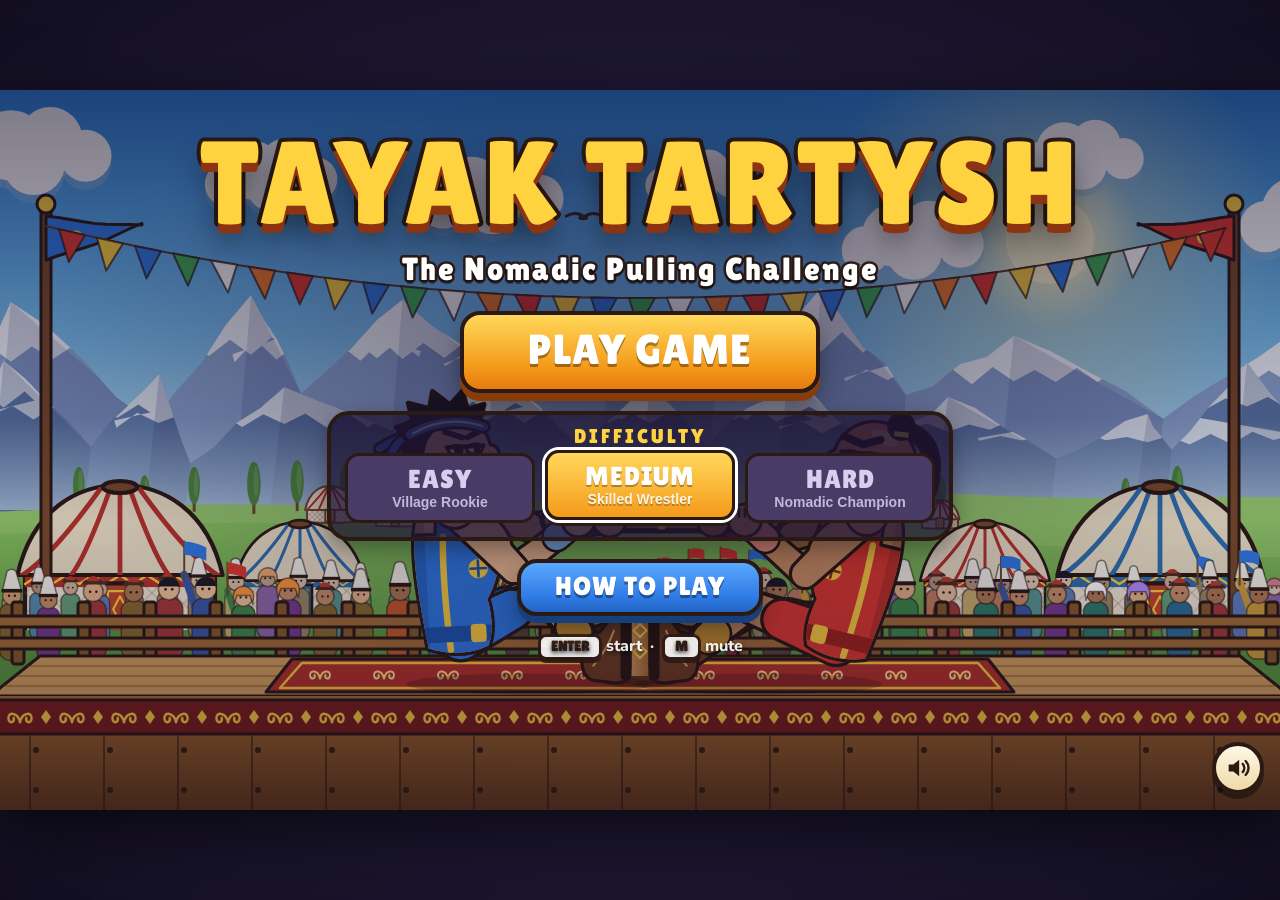
==== index.html @ 28fc5f48 "Rename Game V1/Tayak Tartysh V1.html to index.html" ====
<!DOCTYPE html>
<html lang="en">
<head>
  <meta charset="UTF-8">
  <meta name="viewport" content="width=device-width, initial-scale=1">
  <title>Tayak Tartysh — The Nomadic Pulling Challenge</title>
  <link rel="preconnect" href="https://fonts.googleapis.com">
  <link rel="preconnect" href="https://fonts.gstatic.com" crossorigin>
  <link href="https://fonts.googleapis.com/css2?family=Lilita+One&family=Nunito:wght@700;800;900&display=swap" rel="stylesheet">
  <link rel="stylesheet" href="style.css">
</head>
<body>
  <div id="stage">
    <canvas id="game" width="1280" height="720"></canvas>

    <!-- ===== In-round HUD ===== -->
    <div id="hud">
      <div class="hud-top">
        <div class="nameplate player">
          <div class="np-name">YOU</div>
          <div class="np-sub">BLUE CORNER</div>
          <div class="pips" id="playerPips"><i></i><i></i></div>
        </div>

        <div class="hud-center">
          <div class="round-row">
            <span id="roundLabel">ROUND 1</span>
            <span class="score" id="scoreLabel">0 : 0</span>
          </div>
          <div class="tug" id="tug">
            <div class="tug-zone left">WIN</div>
            <div class="tug-zone right">WIN</div>
            <div class="tug-fill" id="tugFill"></div>
            <div class="tug-center"></div>
            <div class="tug-marker" id="tugMarker"><span></span></div>
          </div>
        </div>

        <div class="nameplate ai">
          <div class="np-name">AI WRESTLER</div>
          <div class="np-sub" id="aiDiff">SKILLED WRESTLER</div>
          <div class="pips" id="aiPips"><i></i><i></i></div>
        </div>
      </div>

      <div id="alert"></div>

      <div class="hud-bottom" id="spaceHint">
        <div class="space-row"><kbd id="spaceKey">SPACE</kbd><span>TO PULL</span></div>
        <div class="power">
          <span class="power-label">PULL POWER</span>
          <div class="power-bar">
            <div class="power-fill" id="powerFill"></div>
            <div class="ai-tick" id="aiTick" title="Opponent force"></div>
          </div>
          <span class="tap-rate"><b id="tapRate">0.0</b> taps/s</span>
        </div>
      </div>
    </div>

    <div id="countdown"></div>

    <!-- ===== Main menu ===== -->
    <section id="menu" class="screen show">
      <div class="panel menu-panel">
        <h1 class="title">TAYAK TARTYSH</h1>
        <p class="subtitle">The Nomadic Pulling Challenge</p>
        <button class="btn btn-play" id="playBtn">PLAY GAME</button>
        <div class="diff">
          <div class="diff-label">DIFFICULTY</div>
          <div class="diff-row">
            <button class="diff-btn" data-diff="easy"><b>EASY</b><small>Village Rookie</small></button>
            <button class="diff-btn selected" data-diff="medium"><b>MEDIUM</b><small>Skilled Wrestler</small></button>
            <button class="diff-btn" data-diff="hard"><b>HARD</b><small>Nomadic Champion</small></button>
          </div>
        </div>
        <button class="btn btn-secondary" id="howBtn">HOW TO PLAY</button>
        <p class="menu-foot"><kbd>ENTER</kbd> start &nbsp;·&nbsp; <kbd>M</kbd> mute</p>
      </div>
    </section>

    <!-- ===== How to play ===== -->
    <section id="howto" class="screen">
      <div class="panel card howto-panel">
        <h2 class="card-title">HOW TO PLAY</h2>
        <p class="howto-lead">Press <kbd>SPACE</kbd> repeatedly to pull the wooden stick toward you. Your opponent will fight back. Pull harder and faster to win!</p>
        <div class="tips">
          <div class="tip tip-blue">
            <div class="tip-head">TAP, DON'T HOLD</div>
            <p>Every fresh press adds pulling power. Holding the key does nothing, and your power fades when you slow down.</p>
          </div>
          <div class="tip tip-red">
            <div class="tip-head">SURVIVE ATTACKS</div>
            <p>A red <b>!</b> warns of a big counter-pull. Tap even faster to hold your ground.</p>
          </div>
          <div class="tip tip-green">
            <div class="tip-head">PUNISH FATIGUE</div>
            <p>After attacking, your rival gets tired. That's your moment: go all out!</p>
          </div>
        </div>
        <p class="howto-foot">Drag the stick all the way to your side to win a round. <b>Best of three</b>: win 2 rounds to become champion.</p>
        <button class="btn btn-secondary" id="backBtn">BACK</button>
      </div>
    </section>

    <!-- ===== Round result ===== -->
    <section id="roundEnd" class="screen result">
      <div class="panel result-panel">
        <div class="result-title" id="roundTitle">ROUND WON!</div>
        <div class="result-sub" id="roundSub">YOU 1 : 0 AI</div>
      </div>
      <div class="result-actions">
        <button class="btn btn-play" id="nextBtn">NEXT ROUND</button>
        <div class="result-hint" id="roundHint">press <kbd>ENTER</kbd></div>
      </div>
    </section>

    <!-- ===== Match result ===== -->
    <section id="matchEnd" class="screen result">
      <div class="panel result-panel">
        <svg id="trophy" class="trophy" viewBox="0 0 64 64" aria-hidden="true">
          <path d="M18 8h28v10c0 10-6 18-14 18S18 28 18 18z" fill="#ffd23f" stroke="#2b1a14" stroke-width="3" stroke-linejoin="round"/>
          <path d="M18 12H9c0 9 4 14 11 15M46 12h9c0 9-4 14-11 15" fill="none" stroke="#2b1a14" stroke-width="3" stroke-linecap="round"/>
          <path d="M28 36h8v8h-8z" fill="#f5a524" stroke="#2b1a14" stroke-width="3"/>
          <path d="M20 44h24v8H20z" fill="#b8322a" stroke="#2b1a14" stroke-width="3" stroke-linejoin="round"/>
          <path d="M26 15l3 6 6 1-4 4 1 6-6-3" fill="#fff6c8"/>
        </svg>
        <div class="result-title big" id="matchTitle">YOU ARE THE CHAMPION!</div>
        <div class="result-sub" id="matchSub">FINAL SCORE 2 : 1</div>
      </div>
      <div class="result-actions">
        <div class="btn-row">
          <button class="btn btn-play" id="rematchBtn">REMATCH</button>
          <button class="btn btn-secondary" id="menuBtn">MAIN MENU</button>
        </div>
        <div class="result-hint"><kbd>ENTER</kbd> rematch &nbsp;·&nbsp; <kbd>ESC</kbd> menu</div>
      </div>
    </section>

    <button id="muteBtn" class="mute" aria-label="Toggle sound" title="Toggle sound (M)">
      <svg viewBox="0 0 24 24" class="ico-on"><path d="M4 9h4l5-4v14l-5-4H4z" fill="currentColor"/><path d="M16 8.5a5 5 0 0 1 0 7M18.5 6a8.5 8.5 0 0 1 0 12" fill="none" stroke="currentColor" stroke-width="2" stroke-linecap="round"/></svg>
      <svg viewBox="0 0 24 24" class="ico-off"><path d="M4 9h4l5-4v14l-5-4H4z" fill="currentColor"/><path d="M16 9l6 6M22 9l-6 6" fill="none" stroke="currentColor" stroke-width="2" stroke-linecap="round"/></svg>
    </button>
  </div>

  <script src="game.js"></script>
</body>
</html>
---- style.css ----
/* ==========================================================================
   TAYAK TARTYSH — interface styles
   The stage is a fixed 1280x720 box scaled to fit the window by game.js,
   so every size below is in "stage pixels".
   ========================================================================== */

:root {
  --ink: #2b1a14;
  --blue: #2f7ae5;
  --blue-dark: #1b4fa8;
  --red: #e0392f;
  --red-dark: #9e211b;
  --gold: #ffd23f;
  --orange: #f59a1b;
  --cream: #fff6e0;
  --display: 'Lilita One', 'Arial Black', 'Arial Rounded MT Bold', Impact, sans-serif;
  --body: 'Nunito', 'Arial Rounded MT Bold', 'Helvetica Neue', Arial, sans-serif;
}

* { box-sizing: border-box; margin: 0; padding: 0; }

html, body {
  width: 100%;
  height: 100%;
  overflow: hidden;
  background: #17122a radial-gradient(ellipse at center, #2a2148 0%, #120e20 100%);
  font-family: var(--body);
  color: #fff;
  user-select: none;
  -webkit-user-select: none;
}

#stage {
  position: absolute;
  left: 50%;
  top: 50%;
  width: 1280px;
  height: 720px;
  transform: translate(-50%, -50%);
  transform-origin: center center;
  overflow: hidden;
  box-shadow: 0 20px 60px rgba(0, 0, 0, 0.6);
}

#game {
  position: absolute;
  inset: 0;
  width: 1280px;
  height: 720px;
  display: block;
}

kbd {
  display: inline-block;
  font-family: var(--display);
  font-size: 0.85em;
  padding: 1px 10px 3px;
  border-radius: 8px;
  background: #fff;
  color: var(--ink);
  border: 3px solid var(--ink);
  box-shadow: 0 3px 0 var(--ink);
  line-height: 1.2;
}

/* ---------- Generic screens ---------- */

.screen {
  position: absolute;
  inset: 0;
  display: flex;
  align-items: center;
  justify-content: center;
  opacity: 0;
  visibility: hidden;
  pointer-events: none;
  transition: opacity 0.35s ease, visibility 0s linear 0.35s;
}

.screen.show {
  opacity: 1;
  visibility: visible;
  pointer-events: auto;
  transition: opacity 0.35s ease, visibility 0s;
}

.screen .panel {
  transform: translateY(24px) scale(0.92);
  transition: transform 0.5s cubic-bezier(0.2, 1.5, 0.4, 1);
}

.screen.show .panel { transform: none; }

/* ---------- Buttons ---------- */

.btn {
  font-family: var(--display);
  font-size: 34px;
  letter-spacing: 1px;
  color: #fff;
  padding: 10px 44px 14px;
  border-radius: 20px;
  border: 4px solid var(--ink);
  cursor: pointer;
  text-shadow: 0 3px 0 rgba(0, 0, 0, 0.35);
  transition: transform 0.12s ease, box-shadow 0.12s ease, filter 0.12s;
  outline: none;
}

.btn:hover { transform: translateY(-3px) scale(1.04); filter: brightness(1.08); }
.btn:active { transform: translateY(5px); }
.btn:focus-visible { box-shadow: 0 0 0 5px rgba(255, 255, 255, 0.7); }

.btn-play {
  background: linear-gradient(#ffd85a, #f59a1b 70%, #e47c0e);
  box-shadow: 0 8px 0 #8a3d0a, 0 14px 24px rgba(0, 0, 0, 0.35);
}
.btn-play:active { box-shadow: 0 3px 0 #8a3d0a, 0 6px 12px rgba(0, 0, 0, 0.35); }

.btn-secondary {
  font-size: 26px;
  padding: 8px 34px 11px;
  background: linear-gradient(#5aa8ff, #2f7ae5 70%, #2264c4);
  box-shadow: 0 7px 0 #163f80, 0 12px 20px rgba(0, 0, 0, 0.3);
}
.btn-secondary:active { box-shadow: 0 2px 0 #163f80; }

/* ---------- Main menu ---------- */

#menu {
  background:
    radial-gradient(ellipse 70% 60% at 50% 40%, rgba(20, 10, 40, 0.35), rgba(20, 10, 40, 0.0) 70%),
    linear-gradient(rgba(16, 10, 34, 0.55), rgba(16, 10, 34, 0.15) 60%, rgba(16, 10, 34, 0.45));
  align-items: flex-start;
}

.menu-panel {
  margin-top: 34px;
  display: flex;
  flex-direction: column;
  align-items: center;
  gap: 18px;
}

.title {
  font-family: var(--display);
  font-weight: 400;
  font-size: 118px;
  line-height: 1;
  letter-spacing: 3px;
  color: var(--gold);
  -webkit-text-stroke: 8px var(--ink);
  paint-order: stroke fill;
  text-shadow: 0 9px 0 #8c3412, 0 18px 30px rgba(0, 0, 0, 0.45);
  animation: titleBob 3.2s ease-in-out infinite;
}

@keyframes titleBob {
  0%, 100% { transform: rotate(-1.5deg) translateY(0); }
  50% { transform: rotate(1.5deg) translateY(-6px); }
}

.subtitle {
  margin-top: -10px;
  font-family: var(--display);
  font-size: 32px;
  letter-spacing: 2px;
  color: #fff;
  -webkit-text-stroke: 5px var(--ink);
  paint-order: stroke fill;
  text-shadow: 0 4px 0 rgba(0, 0, 0, 0.35);
}

.btn-play#playBtn { font-size: 42px; padding: 10px 64px 16px; margin-top: 6px; }

.diff {
  display: flex;
  flex-direction: column;
  align-items: center;
  gap: 6px;
  padding: 10px 14px 14px;
  border-radius: 22px;
  background: rgba(30, 18, 50, 0.72);
  border: 4px solid var(--ink);
  box-shadow: 0 8px 22px rgba(0, 0, 0, 0.35);
}

.diff-label {
  font-family: var(--display);
  font-size: 20px;
  letter-spacing: 3px;
  color: var(--gold);
}

.diff-row { display: flex; gap: 10px; }

.diff-btn {
  width: 190px;
  padding: 8px 6px 10px;
  border-radius: 14px;
  border: 3px solid var(--ink);
  background: #4a3b66;
  color: #d8cfee;
  cursor: pointer;
  display: flex;
  flex-direction: column;
  align-items: center;
  transition: transform 0.12s, background 0.15s, color 0.15s;
  outline: none;
}
.diff-btn b { font-family: var(--display); font-weight: 400; font-size: 26px; letter-spacing: 1px; }
.diff-btn small { font-weight: 800; font-size: 14px; opacity: 0.85; }
.diff-btn:hover { transform: translateY(-2px); background: #5b4a7c; }
.diff-btn.selected[data-diff="easy"] { background: linear-gradient(#7be07b, #2fa84f); color: #fff; }
.diff-btn.selected[data-diff="medium"] { background: linear-gradient(#ffd85a, #f59a1b); color: #fff; }
.diff-btn.selected[data-diff="hard"] { background: linear-gradient(#ff7a6a, #d0281f); color: #fff; }
.diff-btn.selected { box-shadow: 0 0 0 3px #fff, 0 6px 0 var(--ink); transform: translateY(-3px); text-shadow: 0 2px 0 rgba(0,0,0,0.3); }

.menu-foot {
  font-weight: 800;
  font-size: 16px;
  color: #fff;
  text-shadow: 0 2px 4px rgba(0, 0, 0, 0.8);
  opacity: 0.9;
}

/* ---------- How to play ---------- */

#howto { background: rgba(16, 10, 34, 0.6); }

.card {
  width: 860px;
  padding: 26px 40px 30px;
  border-radius: 28px;
  background: linear-gradient(#fff8e6, #f3e2bd);
  border: 5px solid var(--ink);
  box-shadow: 0 12px 0 #8c5a2a, 0 24px 50px rgba(0, 0, 0, 0.5);
  color: var(--ink);
  display: flex;
  flex-direction: column;
  align-items: center;
  gap: 16px;
  text-align: center;
}

.card-title {
  font-family: var(--display);
  font-weight: 400;
  font-size: 56px;
  color: var(--gold);
  -webkit-text-stroke: 6px var(--ink);
  paint-order: stroke fill;
  text-shadow: 0 5px 0 #8c3412;
}

.howto-lead { font-size: 25px; font-weight: 900; line-height: 1.35; }

.tips { display: flex; gap: 14px; }
.tip {
  flex: 1;
  padding: 12px 14px 14px;
  border-radius: 18px;
  border: 4px solid var(--ink);
  color: #fff;
  text-align: left;
  font-weight: 800;
  font-size: 16px;
  line-height: 1.35;
}
.tip-head { font-family: var(--display); font-size: 22px; letter-spacing: 1px; margin-bottom: 4px; }
.tip-blue { background: linear-gradient(#4f96f5, #2264c4); }
.tip-red { background: linear-gradient(#f2675c, #b8261f); }
.tip-green { background: linear-gradient(#4cc46a, #23853f); }

.howto-foot { font-size: 18px; font-weight: 800; }

/* ---------- HUD ---------- */

#hud {
  position: absolute;
  inset: 0;
  pointer-events: none;
  opacity: 0;
  transition: opacity 0.3s;
}
#hud.show { opacity: 1; }

.hud-top {
  position: absolute;
  top: 14px;
  left: 22px;
  right: 22px;
  display: flex;
  align-items: flex-start;
  gap: 18px;
}

.nameplate {
  width: 230px;
  padding: 6px 14px 9px;
  border-radius: 16px;
  border: 4px solid var(--ink);
  box-shadow: 0 6px 0 rgba(0, 0, 0, 0.35);
  display: flex;
  flex-direction: column;
  gap: 2px;
}
.nameplate.player { background: linear-gradient(#5aa2ff, #2264c4); align-items: flex-start; }
.nameplate.ai { background: linear-gradient(#ff6f62, #c0261e); align-items: flex-end; text-align: right; }
.np-name {
  font-family: var(--display);
  font-size: 30px;
  line-height: 1;
  letter-spacing: 1px;
  -webkit-text-stroke: 4px var(--ink);
  paint-order: stroke fill;
}
.np-sub { font-weight: 900; font-size: 12px; letter-spacing: 1.5px; opacity: 0.9; }

.pips { display: flex; gap: 7px; margin-top: 3px; }
.pips i {
  width: 24px;
  height: 24px;
  border-radius: 50%;
  border: 3px solid var(--ink);
  background: rgba(0, 0, 0, 0.25);
  transition: background 0.3s, transform 0.3s;
}
.pips i.on {
  background: radial-gradient(circle at 35% 35%, #fff6c8, var(--gold) 45%, #e3920f);
  transform: scale(1.15);
  box-shadow: 0 0 12px rgba(255, 210, 63, 0.9);
}

.hud-center { flex: 1; display: flex; flex-direction: column; align-items: center; gap: 6px; }

.round-row { display: flex; align-items: center; gap: 16px; }
#roundLabel, .score {
  font-family: var(--display);
  font-size: 28px;
  letter-spacing: 2px;
  -webkit-text-stroke: 5px var(--ink);
  paint-order: stroke fill;
  text-shadow: 0 3px 0 rgba(0, 0, 0, 0.35);
}
.score {
  color: var(--gold);
  padding: 0 14px 2px;
  border-radius: 12px;
  background: rgba(30, 18, 50, 0.6);
  border: 3px solid var(--ink);
  -webkit-text-stroke: 4px var(--ink);
}

.tug {
  position: relative;
  width: 100%;
  height: 46px;
  border-radius: 24px;
  border: 5px solid var(--ink);
  background: linear-gradient(90deg, #a9cbff 0%, #dbe9ff 49.6%, #ffe0db 50.4%, #ffb2a8 100%);
  box-shadow: 0 6px 0 rgba(0, 0, 0, 0.35), inset 0 4px 0 rgba(255, 255, 255, 0.5);
  overflow: hidden;
  transition: box-shadow 0.2s;
}
.tug.lead-player { box-shadow: 0 6px 0 rgba(0, 0, 0, 0.35), 0 0 18px rgba(47, 122, 229, 0.9); }
.tug.lead-ai { box-shadow: 0 6px 0 rgba(0, 0, 0, 0.35), 0 0 18px rgba(224, 57, 47, 0.9); }

.tug-zone {
  position: absolute;
  top: 0;
  bottom: 0;
  width: 70px;
  display: flex;
  align-items: center;
  justify-content: center;
  font-family: var(--display);
  font-size: 18px;
  letter-spacing: 1px;
  color: #fff;
  -webkit-text-stroke: 3px var(--ink);
  paint-order: stroke fill;
}
.tug-zone.left { left: 0; background: repeating-linear-gradient(135deg, #2264c4 0 10px, #2f7ae5 10px 20px); }
.tug-zone.right { right: 0; background: repeating-linear-gradient(45deg, #b8261f 0 10px, #e0392f 10px 20px); }

.tug-fill {
  position: absolute;
  top: 0;
  bottom: 0;
  left: 50%;
  width: 0;
  background: repeating-linear-gradient(90deg, rgba(255, 255, 255, 0.25) 0 8px, rgba(255, 255, 255, 0) 8px 16px);
}
.tug.lead-player .tug-fill { background-color: var(--blue); }
.tug.lead-ai .tug-fill { background-color: var(--red); }

.tug-center {
  position: absolute;
  left: 50%;
  top: 0;
  bottom: 0;
  width: 4px;
  margin-left: -2px;
  background: var(--ink);
  opacity: 0.6;
}

.tug-marker {
  position: absolute;
  top: -2px;
  bottom: -2px;
  left: 50%;
  width: 22px;
  margin-left: -11px;
}
.tug-marker span {
  position: absolute;
  inset: 0;
  border-radius: 8px;
  border: 4px solid var(--ink);
  background: linear-gradient(90deg, #f0bd72, #b87436);
}
.tug.lead-player .tug-marker span { box-shadow: 0 0 0 3px #fff, 0 0 14px 4px var(--blue); }
.tug.lead-ai .tug-marker span { box-shadow: 0 0 0 3px #fff, 0 0 14px 4px var(--red); }

#alert {
  position: absolute;
  top: 128px;
  left: 50%;
  transform: translateX(-50%) scale(0.6);
  padding: 6px 26px 9px;
  border-radius: 16px;
  border: 4px solid var(--ink);
  font-family: var(--display);
  font-size: 30px;
  letter-spacing: 2px;
  white-space: nowrap;
  opacity: 0;
  transition: opacity 0.15s, transform 0.25s cubic-bezier(0.2, 1.6, 0.4, 1);
  -webkit-text-stroke: 4px var(--ink);
  paint-order: stroke fill;
}
#alert.show { opacity: 1; transform: translateX(-50%) scale(1); }
#alert.danger { background: linear-gradient(#ff6f62, #c0261e); animation: alertPulse 0.35s ease-in-out infinite alternate; }
#alert.desperate { background: linear-gradient(#ffb02e, #e0392f); font-size: 36px; animation: alertShake 0.12s linear infinite; }
#alert.chance { background: linear-gradient(#4cc46a, #23853f); }

@keyframes alertPulse {
  from { filter: brightness(1); }
  to { filter: brightness(1.35); }
}
@keyframes alertShake {
  0% { margin-left: -3px; }
  50% { margin-left: 3px; }
  100% { margin-left: -3px; }
}

.hud-bottom {
  position: absolute;
  bottom: 14px;
  left: 0;
  right: 0;
  display: flex;
  flex-direction: column;
  align-items: center;
  gap: 8px;
  transition: opacity 0.3s;
}
.hud-bottom.off { opacity: 0; }

.space-row {
  display: flex;
  align-items: center;
  gap: 14px;
  font-family: var(--display);
  font-size: 30px;
  letter-spacing: 2px;
  -webkit-text-stroke: 5px var(--ink);
  paint-order: stroke fill;
  text-shadow: 0 3px 0 rgba(0, 0, 0, 0.35);
}
#spaceKey {
  font-size: 24px;
  width: 200px;
  text-align: center;
  padding: 3px 0 6px;
  -webkit-text-stroke: 0;
  box-shadow: 0 6px 0 var(--ink);
  animation: keyIdle 1.1s ease-in-out infinite;
}
#spaceKey.hit { animation: keyHit 0.16s ease-out; }
@keyframes keyIdle {
  0%, 100% { transform: translateY(0); }
  50% { transform: translateY(2px); }
}
@keyframes keyHit {
  0% { transform: translateY(5px); box-shadow: 0 1px 0 var(--ink); background: #bfe0ff; }
  100% { transform: translateY(0); box-shadow: 0 6px 0 var(--ink); background: #fff; }
}

.power { display: flex; align-items: center; gap: 12px; font-weight: 900; font-size: 14px; letter-spacing: 1px; text-shadow: 0 2px 3px rgba(0,0,0,0.8); }
.power-bar {
  position: relative;
  width: 380px;
  height: 20px;
  border-radius: 10px;
  border: 3px solid var(--ink);
  background: rgba(20, 12, 36, 0.7);
  overflow: hidden;
}
.power-fill {
  position: absolute;
  left: 0;
  top: 0;
  bottom: 0;
  width: 0;
  background: linear-gradient(90deg, #2f7ae5, #5ab8ff 70%, #c9ecff);
}
.ai-tick {
  position: absolute;
  top: -2px;
  bottom: -2px;
  width: 5px;
  margin-left: -2px;
  left: 0;
  background: var(--red);
  box-shadow: 0 0 0 1.5px #fff;
}
.tap-rate { width: 96px; }
.tap-rate b { font-family: var(--display); font-weight: 400; font-size: 20px; color: var(--gold); }

/* ---------- Countdown ---------- */

#countdown {
  position: absolute;
  left: 50%;
  top: 46%;
  transform: translate(-50%, -50%);
  font-family: var(--display);
  font-size: 220px;
  line-height: 1;
  color: #fff;
  -webkit-text-stroke: 12px var(--ink);
  paint-order: stroke fill;
  text-shadow: 0 12px 0 rgba(0, 0, 0, 0.35);
  pointer-events: none;
  opacity: 0;
  white-space: nowrap;
}
#countdown::before {
  content: '';
  position: absolute;
  left: 50%;
  top: 50%;
  width: 520px;
  height: 520px;
  margin: -260px 0 0 -260px;
  border-radius: 50%;
  background: repeating-conic-gradient(rgba(255, 220, 90, 0.55) 0 10deg, rgba(255, 220, 90, 0) 10deg 22deg);
  -webkit-mask: radial-gradient(circle, #000 20%, transparent 68%);
  mask: radial-gradient(circle, #000 20%, transparent 68%);
  z-index: -1;
  animation: spin 3s linear infinite;
}
#countdown.show { animation: cdPop 0.8s cubic-bezier(0.2, 1.4, 0.4, 1) forwards; }
#countdown.num { color: var(--gold); }
#countdown.round { font-size: 110px; color: #fff; -webkit-text-stroke: 9px var(--ink); }
#countdown.go { color: #ff5a3c; font-size: 200px; animation: goPop 1s cubic-bezier(0.2, 1.4, 0.4, 1) forwards; }
#countdown.round::before { display: none; }

@keyframes spin { to { transform: rotate(360deg); } }
@keyframes cdPop {
  0% { opacity: 0; transform: translate(-50%, -50%) scale(2.6) rotate(-10deg); }
  25% { opacity: 1; transform: translate(-50%, -50%) scale(0.92) rotate(2deg); }
  40% { transform: translate(-50%, -50%) scale(1.05) rotate(0deg); }
  80% { opacity: 1; transform: translate(-50%, -50%) scale(1); }
  100% { opacity: 0; transform: translate(-50%, -50%) scale(0.7); }
}
@keyframes goPop {
  0% { opacity: 0; transform: translate(-50%, -50%) scale(0.3); }
  20% { opacity: 1; transform: translate(-50%, -50%) scale(1.25) rotate(-4deg); }
  35% { transform: translate(-50%, -50%) scale(1) rotate(2deg); }
  70% { opacity: 1; transform: translate(-50%, -50%) scale(1.05); }
  100% { opacity: 0; transform: translate(-50%, -50%) scale(1.8); }
}

/* ---------- Round / match results ---------- */

.result {
  align-items: flex-start;
  background:
    linear-gradient(rgba(16, 10, 34, 0.55), rgba(16, 10, 34, 0) 40%),
    linear-gradient(rgba(16, 10, 34, 0) 75%, rgba(16, 10, 34, 0.5));
}
.result-panel {
  margin-top: 40px;
  display: flex;
  flex-direction: column;
  align-items: center;
  gap: 12px;
}
.result-title {
  font-family: var(--display);
  font-size: 96px;
  line-height: 1;
  letter-spacing: 2px;
  color: var(--gold);
  -webkit-text-stroke: 9px var(--ink);
  paint-order: stroke fill;
  text-shadow: 0 9px 0 #8c3412, 0 16px 30px rgba(0, 0, 0, 0.45);
  white-space: nowrap;
}
.result-title.big { font-size: 78px; }
.result-title.lost { color: #ff6a5c; text-shadow: 0 9px 0 #6a1410, 0 16px 30px rgba(0, 0, 0, 0.45); }
.result-title.won { color: #7cc2ff; text-shadow: 0 9px 0 #123d7a, 0 16px 30px rgba(0, 0, 0, 0.45); }
.result-title.champ { color: var(--gold); animation: champGlow 1.2s ease-in-out infinite alternate; }
@keyframes champGlow {
  from { transform: scale(1) rotate(-1deg); }
  to { transform: scale(1.05) rotate(1deg); }
}
.result-sub {
  font-family: var(--display);
  font-size: 30px;
  letter-spacing: 2px;
  -webkit-text-stroke: 5px var(--ink);
  paint-order: stroke fill;
  text-shadow: 0 3px 0 rgba(0, 0, 0, 0.35);
}
.result-actions {
  position: absolute;
  left: 0;
  right: 0;
  bottom: 22px;
  display: flex;
  flex-direction: column;
  align-items: center;
  gap: 10px;
  transform: translateY(30px);
  transition: transform 0.5s cubic-bezier(0.2, 1.5, 0.4, 1);
}
.screen.show .result-actions { transform: none; }
.result-hint { font-weight: 800; font-size: 15px; text-shadow: 0 2px 4px rgba(0, 0, 0, 0.8); }
.btn-row { display: flex; gap: 20px; align-items: center; }

.trophy {
  width: 84px;
  height: 84px;
  margin-bottom: -6px;
  filter: drop-shadow(0 6px 0 rgba(0, 0, 0, 0.35));
  animation: trophyBounce 0.9s ease-in-out infinite alternate;
}
@keyframes trophyBounce {
  from { transform: translateY(0) rotate(-6deg); }
  to { transform: translateY(-10px) rotate(6deg); }
}

/* ---------- Mute ---------- */

.mute {
  position: absolute;
  right: 16px;
  bottom: 16px;
  width: 52px;
  height: 52px;
  border-radius: 50%;
  border: 4px solid var(--ink);
  background: linear-gradient(#fff8e6, #f0d9a8);
  color: var(--ink);
  cursor: pointer;
  box-shadow: 0 5px 0 rgba(0, 0, 0, 0.4);
  display: flex;
  align-items: center;
  justify-content: center;
  outline: none;
  transition: transform 0.12s;
  z-index: 5;
}
.mute:hover { transform: scale(1.08); }
.mute svg { width: 28px; height: 28px; }
.mute .ico-off { display: none; }
.mute.muted .ico-on { display: none; }
.mute.muted .ico-off { display: block; }
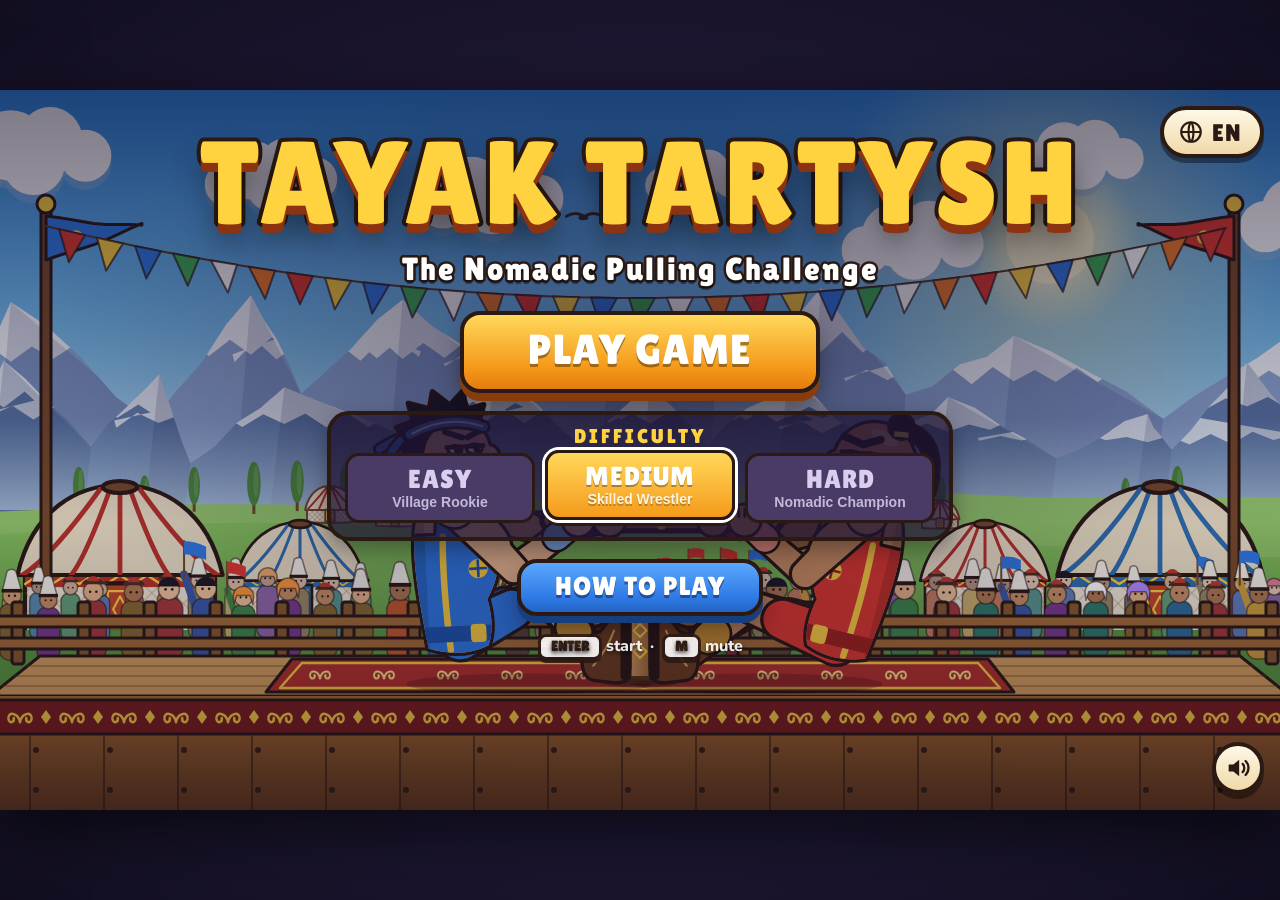
==== commit 0bb16ca2: "Main link now opens V2: page Co-Authored-By: Claude Opus 5.5 <noreply@anthropic.com>" ====
--- a/index.html
+++ b/index.html
@@ -6,7 +6,7 @@
   <title>Tayak Tartysh — The Nomadic Pulling Challenge</title>
   <link rel="preconnect" href="https://fonts.googleapis.com">
   <link rel="preconnect" href="https://fonts.gstatic.com" crossorigin>
-  <link href="https://fonts.googleapis.com/css2?family=Lilita+One&family=Nunito:wght@700;800;900&display=swap" rel="stylesheet">
+  <link href="https://fonts.googleapis.com/css2?family=Lilita+One&family=Nunito:wght@700;800;900&family=Rubik:wght@800&family=Noto+Sans+SC:wght@900&display=swap" rel="stylesheet">
   <link rel="stylesheet" href="style.css">
 </head>
 <body>
@@ -17,8 +17,8 @@
     <div id="hud">
       <div class="hud-top">
         <div class="nameplate player">
-          <div class="np-name">YOU</div>
-          <div class="np-sub">BLUE CORNER</div>
+          <div class="np-name" data-i18n="you">YOU</div>
+          <div class="np-sub" data-i18n="blueCorner">BLUE CORNER</div>
           <div class="pips" id="playerPips"><i></i><i></i></div>
         </div>
 
@@ -28,8 +28,8 @@
             <span class="score" id="scoreLabel">0 : 0</span>
           </div>
           <div class="tug" id="tug">
-            <div class="tug-zone left">WIN</div>
-            <div class="tug-zone right">WIN</div>
+            <div class="tug-zone left" data-i18n="win">WIN</div>
+            <div class="tug-zone right" data-i18n="win">WIN</div>
             <div class="tug-fill" id="tugFill"></div>
             <div class="tug-center"></div>
             <div class="tug-marker" id="tugMarker"><span></span></div>
@@ -37,7 +37,7 @@
         </div>
 
         <div class="nameplate ai">
-          <div class="np-name">AI WRESTLER</div>
+          <div class="np-name" data-i18n="opponent">OPPONENT</div>
           <div class="np-sub" id="aiDiff">SKILLED WRESTLER</div>
           <div class="pips" id="aiPips"><i></i><i></i></div>
         </div>
@@ -46,14 +46,14 @@
       <div id="alert"></div>
 
       <div class="hud-bottom" id="spaceHint">
-        <div class="space-row"><kbd id="spaceKey">SPACE</kbd><span>TO PULL</span></div>
+        <div class="space-row"><kbd id="spaceKey" data-i18n="spaceKey">SPACE</kbd><span data-i18n="toPull">TO PULL</span></div>
         <div class="power">
-          <span class="power-label">PULL POWER</span>
+          <span class="power-label" data-i18n="pullPower">PULL POWER</span>
           <div class="power-bar">
             <div class="power-fill" id="powerFill"></div>
-            <div class="ai-tick" id="aiTick" title="Opponent force"></div>
+            <div class="ai-tick" id="aiTick" data-i18n-title="opponentForce" title="Opponent force"></div>
           </div>
-          <span class="tap-rate"><b id="tapRate">0.0</b> taps/s</span>
+          <span class="tap-rate"><b id="tapRate">0.0</b> <span data-i18n="tapsPerSec">taps/s</span></span>
         </div>
       </div>
     </div>
@@ -63,43 +63,43 @@
     <!-- ===== Main menu ===== -->
     <section id="menu" class="screen show">
       <div class="panel menu-panel">
-        <h1 class="title">TAYAK TARTYSH</h1>
-        <p class="subtitle">The Nomadic Pulling Challenge</p>
-        <button class="btn btn-play" id="playBtn">PLAY GAME</button>
+        <h1 class="title" data-i18n="title">TAYAK TARTYSH</h1>
+        <p class="subtitle" data-i18n="subtitle">The Nomadic Pulling Challenge</p>
+        <button class="btn btn-play" id="playBtn" data-i18n="play">PLAY GAME</button>
         <div class="diff">
-          <div class="diff-label">DIFFICULTY</div>
+          <div class="diff-label" data-i18n="difficulty">DIFFICULTY</div>
           <div class="diff-row">
-            <button class="diff-btn" data-diff="easy"><b>EASY</b><small>Village Rookie</small></button>
-            <button class="diff-btn selected" data-diff="medium"><b>MEDIUM</b><small>Skilled Wrestler</small></button>
-            <button class="diff-btn" data-diff="hard"><b>HARD</b><small>Nomadic Champion</small></button>
+            <button class="diff-btn" data-diff="easy"><b data-i18n="easy">EASY</b><small data-i18n="easyTitle">Village Rookie</small></button>
+            <button class="diff-btn selected" data-diff="medium"><b data-i18n="medium">MEDIUM</b><small data-i18n="mediumTitle">Skilled Wrestler</small></button>
+            <button class="diff-btn" data-diff="hard"><b data-i18n="hard">HARD</b><small data-i18n="hardTitle">Nomadic Champion</small></button>
           </div>
         </div>
-        <button class="btn btn-secondary" id="howBtn">HOW TO PLAY</button>
-        <p class="menu-foot"><kbd>ENTER</kbd> start &nbsp;·&nbsp; <kbd>M</kbd> mute</p>
+        <button class="btn btn-secondary" id="howBtn" data-i18n="howBtn">HOW TO PLAY</button>
+        <p class="menu-foot" data-i18n-html="menuFoot"><kbd>ENTER</kbd> start &nbsp;·&nbsp; <kbd>M</kbd> mute</p>
       </div>
     </section>
 
     <!-- ===== How to play ===== -->
     <section id="howto" class="screen">
       <div class="panel card howto-panel">
-        <h2 class="card-title">HOW TO PLAY</h2>
-        <p class="howto-lead">Press <kbd>SPACE</kbd> repeatedly to pull the wooden stick toward you. Your opponent will fight back. Pull harder and faster to win!</p>
+        <h2 class="card-title" data-i18n="howTitle">HOW TO PLAY</h2>
+        <p class="howto-lead" data-i18n-html="howLead">Press <kbd>SPACE</kbd> repeatedly to pull the wooden stick toward you. Your opponent will fight back. Pull harder and faster to win!</p>
         <div class="tips">
           <div class="tip tip-blue">
-            <div class="tip-head">TAP, DON'T HOLD</div>
-            <p>Every fresh press adds pulling power. Holding the key does nothing, and your power fades when you slow down.</p>
+            <div class="tip-head" data-i18n="tip1Head">TAP, DON'T HOLD</div>
+            <p data-i18n-html="tip1">Every fresh press adds pulling power. Holding the key does nothing, and your power fades when you slow down.</p>
           </div>
           <div class="tip tip-red">
-            <div class="tip-head">SURVIVE ATTACKS</div>
-            <p>A red <b>!</b> warns of a big counter-pull. Tap even faster to hold your ground.</p>
+            <div class="tip-head" data-i18n="tip2Head">SURVIVE ATTACKS</div>
+            <p data-i18n-html="tip2">A red <b>!</b> warns of a big counter-pull. Tap even faster to hold your ground.</p>
           </div>
           <div class="tip tip-green">
-            <div class="tip-head">PUNISH FATIGUE</div>
-            <p>After attacking, your rival gets tired. That's your moment: go all out!</p>
+            <div class="tip-head" data-i18n="tip3Head">PUNISH FATIGUE</div>
+            <p data-i18n-html="tip3">After attacking, your rival gets tired. That's your moment: go all out!</p>
           </div>
         </div>
-        <p class="howto-foot">Drag the stick all the way to your side to win a round. <b>Best of three</b>: win 2 rounds to become champion.</p>
-        <button class="btn btn-secondary" id="backBtn">BACK</button>
+        <p class="howto-foot" data-i18n-html="howFoot">Drag the stick all the way to your side to win a round. <b>Best of three</b>: win 2 rounds to become champion.</p>
+        <button class="btn btn-secondary" id="backBtn" data-i18n="back">BACK</button>
       </div>
     </section>
 
@@ -107,11 +107,11 @@
     <section id="roundEnd" class="screen result">
       <div class="panel result-panel">
         <div class="result-title" id="roundTitle">ROUND WON!</div>
-        <div class="result-sub" id="roundSub">YOU 1 : 0 AI</div>
+        <div class="result-sub" id="roundSub">YOU 1 : 0 OPPONENT</div>
       </div>
       <div class="result-actions">
-        <button class="btn btn-play" id="nextBtn">NEXT ROUND</button>
-        <div class="result-hint" id="roundHint">press <kbd>ENTER</kbd></div>
+        <button class="btn btn-play" id="nextBtn" data-i18n="nextRound">NEXT ROUND</button>
+        <div class="result-hint" id="roundHint" data-i18n-html="pressEnter">press <kbd>ENTER</kbd></div>
       </div>
     </section>
 
@@ -130,12 +130,26 @@
       </div>
       <div class="result-actions">
         <div class="btn-row">
-          <button class="btn btn-play" id="rematchBtn">REMATCH</button>
-          <button class="btn btn-secondary" id="menuBtn">MAIN MENU</button>
+          <button class="btn btn-play" id="rematchBtn" data-i18n="rematch">REMATCH</button>
+          <button class="btn btn-secondary" id="menuBtn" data-i18n="mainMenu">MAIN MENU</button>
         </div>
-        <div class="result-hint"><kbd>ENTER</kbd> rematch &nbsp;·&nbsp; <kbd>ESC</kbd> menu</div>
+        <div class="result-hint" data-i18n-html="matchHint"><kbd>ENTER</kbd> rematch &nbsp;·&nbsp; <kbd>ESC</kbd> menu</div>
       </div>
     </section>
+
+    <!-- ===== Language switcher (menu and how-to screens) ===== -->
+    <div id="lang" class="lang show">
+      <button id="langBtn" class="lang-btn" aria-haspopup="true" aria-expanded="false" data-i18n-title="language" title="Language">
+        <svg viewBox="0 0 24 24" aria-hidden="true"><circle cx="12" cy="12" r="9" fill="none" stroke="currentColor" stroke-width="2"/><path d="M3 12h18M12 3c3 3 3 15 0 18M12 3c-3 3-3 15 0 18" fill="none" stroke="currentColor" stroke-width="2"/></svg>
+        <span id="langCode">EN</span>
+      </button>
+      <div id="langMenu" class="lang-menu" role="menu">
+        <button role="menuitem" data-lang="en">English</button>
+        <button role="menuitem" data-lang="ky">Кыргызча</button>
+        <button role="menuitem" data-lang="ru">Русский</button>
+        <button role="menuitem" data-lang="zh">中文</button>
+      </div>
+    </div>
 
     <button id="muteBtn" class="mute" aria-label="Toggle sound" title="Toggle sound (M)">
       <svg viewBox="0 0 24 24" class="ico-on"><path d="M4 9h4l5-4v14l-5-4H4z" fill="currentColor"/><path d="M16 8.5a5 5 0 0 1 0 7M18.5 6a8.5 8.5 0 0 1 0 12" fill="none" stroke="currentColor" stroke-width="2" stroke-linecap="round"/></svg>
--- a/style.css
+++ b/style.css
@@ -13,8 +13,9 @@
   --gold: #ffd23f;
   --orange: #f59a1b;
   --cream: #fff6e0;
-  --display: 'Lilita One', 'Arial Black', 'Arial Rounded MT Bold', Impact, sans-serif;
-  --body: 'Nunito', 'Arial Rounded MT Bold', 'Helvetica Neue', Arial, sans-serif;
+  /* Lilita One is Latin-only: Cyrillic falls through to Rubik, Chinese to Noto Sans SC */
+  --display: 'Lilita One', 'Rubik', 'Noto Sans SC', 'PingFang SC', 'Microsoft YaHei', 'Arial Black', Impact, sans-serif;
+  --body: 'Nunito', 'Noto Sans SC', 'PingFang SC', 'Microsoft YaHei', 'Arial Rounded MT Bold', 'Helvetica Neue', Arial, sans-serif;
 }
 
 * { box-sizing: border-box; margin: 0; padding: 0; }
@@ -681,3 +682,66 @@
 .mute .ico-off { display: none; }
 .mute.muted .ico-on { display: none; }
 .mute.muted .ico-off { display: block; }
+
+/* ---------- Language switcher ---------- */
+
+.lang {
+  position: absolute;
+  top: 16px;
+  right: 16px;
+  z-index: 6;
+  opacity: 0;
+  visibility: hidden;
+  transition: opacity 0.25s ease, visibility 0s linear 0.25s;
+}
+.lang.show { opacity: 1; visibility: visible; transition: opacity 0.25s ease; }
+.lang-btn {
+  display: flex;
+  align-items: center;
+  gap: 8px;
+  height: 52px;
+  padding: 0 18px 0 14px;
+  border-radius: 26px;
+  border: 4px solid var(--ink);
+  background: linear-gradient(#fff8e6, #f0d9a8);
+  color: var(--ink);
+  font-family: var(--display);
+  font-size: 24px;
+  letter-spacing: 1px;
+  cursor: pointer;
+  box-shadow: 0 5px 0 rgba(0, 0, 0, 0.4);
+  outline: none;
+  transition: transform 0.12s;
+}
+.lang-btn:hover, .lang.open .lang-btn { transform: scale(1.06); }
+.lang-btn svg { width: 26px; height: 26px; }
+.lang-menu {
+  position: absolute;
+  top: 64px;
+  right: 0;
+  min-width: 190px;
+  padding: 6px;
+  border-radius: 16px;
+  border: 4px solid var(--ink);
+  background: #fff6e0;
+  box-shadow: 0 8px 0 rgba(0, 0, 0, 0.35);
+  display: none;
+  flex-direction: column;
+  gap: 4px;
+}
+.lang.open .lang-menu { display: flex; }
+.lang-menu button {
+  font-family: var(--body);
+  font-weight: 900;
+  font-size: 22px;
+  text-align: left;
+  padding: 8px 14px;
+  border: 0;
+  border-radius: 10px;
+  background: transparent;
+  color: var(--ink);
+  cursor: pointer;
+  outline: none;
+}
+.lang-menu button:hover { background: #f0d9a8; }
+.lang-menu button.selected { background: var(--blue); color: #fff; }
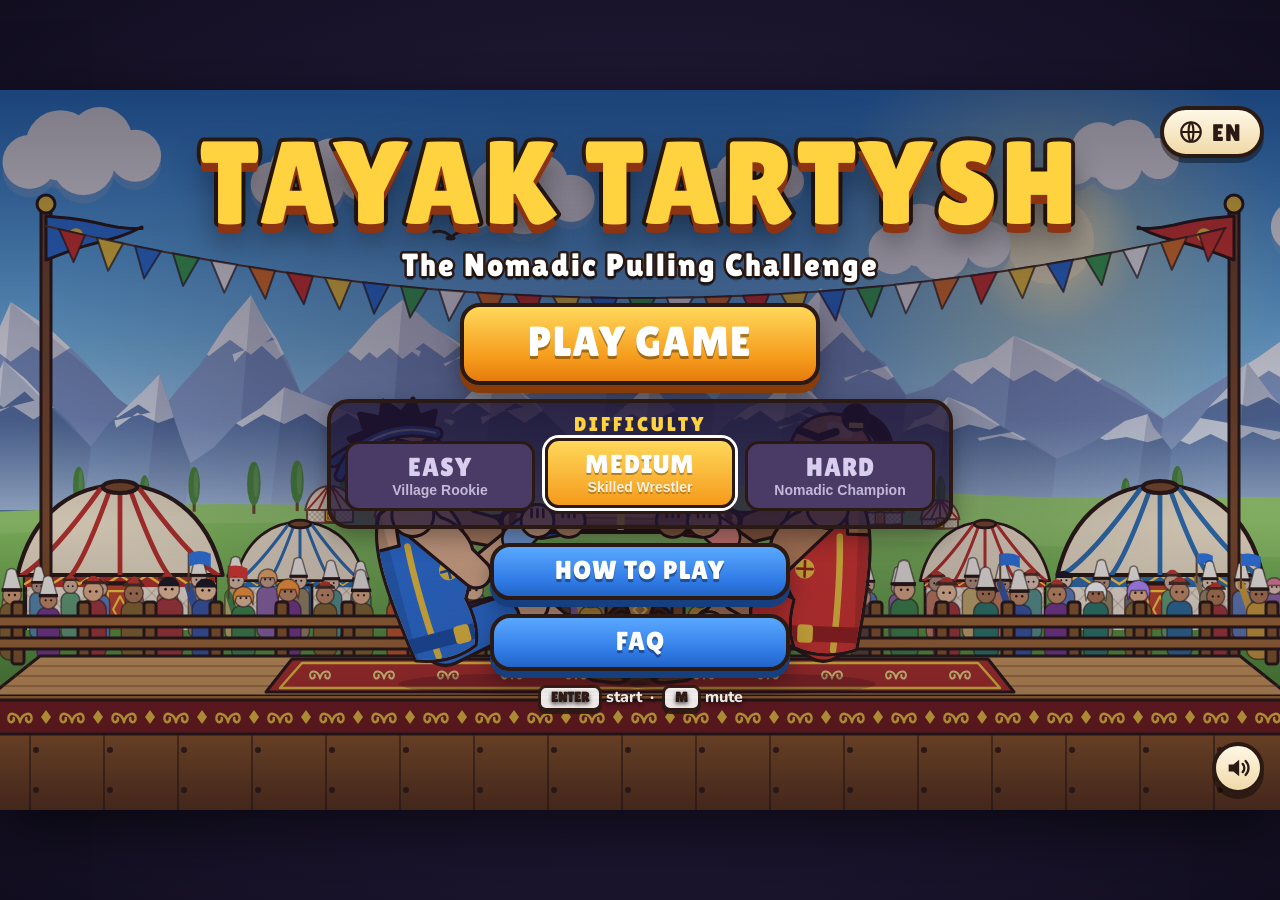
==== commit ae99c44d: "Add FAQ screen in four languages: page Co-Authored-By: Claude Opus 5.5 <noreply@anthropic.com>" ====
--- a/index.html
+++ b/index.html
@@ -75,6 +75,7 @@
           </div>
         </div>
         <button class="btn btn-secondary" id="howBtn" data-i18n="howBtn">HOW TO PLAY</button>
+        <button class="btn btn-secondary btn-faq" id="faqBtn" data-i18n="faqBtn">FAQ</button>
         <p class="menu-foot" data-i18n-html="menuFoot"><kbd>ENTER</kbd> start &nbsp;·&nbsp; <kbd>M</kbd> mute</p>
       </div>
     </section>
@@ -100,6 +101,28 @@
         </div>
         <p class="howto-foot" data-i18n-html="howFoot">Drag the stick all the way to your side to win a round. <b>Best of three</b>: win 2 rounds to become champion.</p>
         <button class="btn btn-secondary" id="backBtn" data-i18n="back">BACK</button>
+      </div>
+    </section>
+
+    <!-- ===== FAQ ===== -->
+    <section id="faq" class="screen">
+      <div class="panel card faq-panel">
+        <h2 class="card-title faq-title" id="faqTitle" data-i18n="faqTitle">FREQUENTLY ASKED QUESTIONS</h2>
+        <div class="faq-list">
+          <div class="faq-item faq-blue">
+            <button class="faq-q" aria-expanded="false"><span data-i18n="q1">What is the game?</span><i class="faq-icon" aria-hidden="true"></i></button>
+            <div class="faq-a"><div><p data-i18n="a1"></p></div></div>
+          </div>
+          <div class="faq-item faq-red">
+            <button class="faq-q" aria-expanded="false"><span data-i18n="q2">How do I switch languages?</span><i class="faq-icon" aria-hidden="true"></i></button>
+            <div class="faq-a"><div><p data-i18n="a2"></p></div></div>
+          </div>
+          <div class="faq-item faq-green">
+            <button class="faq-q" aria-expanded="false"><span data-i18n="q3">Who created the game?</span><i class="faq-icon" aria-hidden="true"></i></button>
+            <div class="faq-a"><div><p data-i18n="a3"></p></div></div>
+          </div>
+        </div>
+        <button class="btn btn-secondary" id="faqBackBtn" data-i18n="back">BACK</button>
       </div>
     </section>
 
@@ -137,7 +160,7 @@
       </div>
     </section>
 
-    <!-- ===== Language switcher (menu and how-to screens) ===== -->
+    <!-- ===== Language switcher (menu, how-to and FAQ screens) ===== -->
     <div id="lang" class="lang show">
       <button id="langBtn" class="lang-btn" aria-haspopup="true" aria-expanded="false" data-i18n-title="language" title="Language">
         <svg viewBox="0 0 24 24" aria-hidden="true"><circle cx="12" cy="12" r="9" fill="none" stroke="currentColor" stroke-width="2"/><path d="M3 12h18M12 3c3 3 3 15 0 18M12 3c-3 3-3 15 0 18" fill="none" stroke="currentColor" stroke-width="2"/></svg>
--- a/style.css
+++ b/style.css
@@ -140,8 +140,9 @@
   display: flex;
   flex-direction: column;
   align-items: center;
-  gap: 18px;
-}
+  gap: 14px;
+}
+.menu-panel .btn-secondary { min-width: 300px; }
 
 .title {
   font-family: var(--display);
@@ -274,6 +275,83 @@
 .tip-green { background: linear-gradient(#4cc46a, #23853f); }
 
 .howto-foot { font-size: 18px; font-weight: 800; }
+
+/* ---------- FAQ ---------- */
+
+#faq { background: rgba(16, 10, 34, 0.6); }
+.faq-panel { width: 900px; padding: 20px 36px 24px; gap: 12px; }
+.faq-title { white-space: nowrap; font-size: 50px; }
+.faq-list { width: 100%; display: flex; flex-direction: column; gap: 12px; }
+.faq-item {
+  border-radius: 18px;
+  border: 4px solid var(--ink);
+  color: #fff;
+  overflow: hidden;
+  box-shadow: 0 5px 0 rgba(0, 0, 0, 0.25);
+}
+.faq-blue { background: linear-gradient(#4f96f5, #2264c4); }
+.faq-red { background: linear-gradient(#f2675c, #b8261f); }
+.faq-green { background: linear-gradient(#4cc46a, #23853f); }
+.faq-q {
+  width: 100%;
+  display: flex;
+  align-items: center;
+  justify-content: space-between;
+  gap: 16px;
+  padding: 12px 18px 14px;
+  border: 0;
+  background: transparent;
+  color: #fff;
+  font-family: var(--display);
+  font-size: 27px;
+  letter-spacing: 1px;
+  text-align: left;
+  text-shadow: 0 3px 0 rgba(0, 0, 0, 0.3);
+  cursor: pointer;
+  outline: none;
+}
+.faq-q:hover { filter: brightness(1.1); }
+.faq-icon {
+  position: relative;
+  flex: none;
+  width: 34px;
+  height: 34px;
+  border-radius: 50%;
+  border: 3px solid var(--ink);
+  background: #fff6e0;
+  transition: transform 0.25s ease;
+}
+.faq-icon::before, .faq-icon::after {
+  content: '';
+  position: absolute;
+  left: 50%;
+  top: 50%;
+  width: 16px;
+  height: 4px;
+  margin: -2px 0 0 -8px;
+  border-radius: 2px;
+  background: var(--ink);
+}
+.faq-icon::after { transform: rotate(90deg); }
+.faq-item.open .faq-icon { transform: rotate(45deg); }
+.faq-a {
+  display: grid;
+  grid-template-rows: 0fr;
+  transition: grid-template-rows 0.3s ease;
+}
+.faq-a > div { overflow: hidden; }
+.faq-item.open .faq-a { grid-template-rows: 1fr; }
+.faq-a p {
+  margin: 0 14px 14px;
+  padding: 12px 16px 14px;
+  border-radius: 12px;
+  background: rgba(255, 248, 230, 0.95);
+  color: var(--ink);
+  font-size: 18px;
+  font-weight: 800;
+  line-height: 1.42;
+  text-align: left;
+}
 
 /* ---------- HUD ---------- */
 
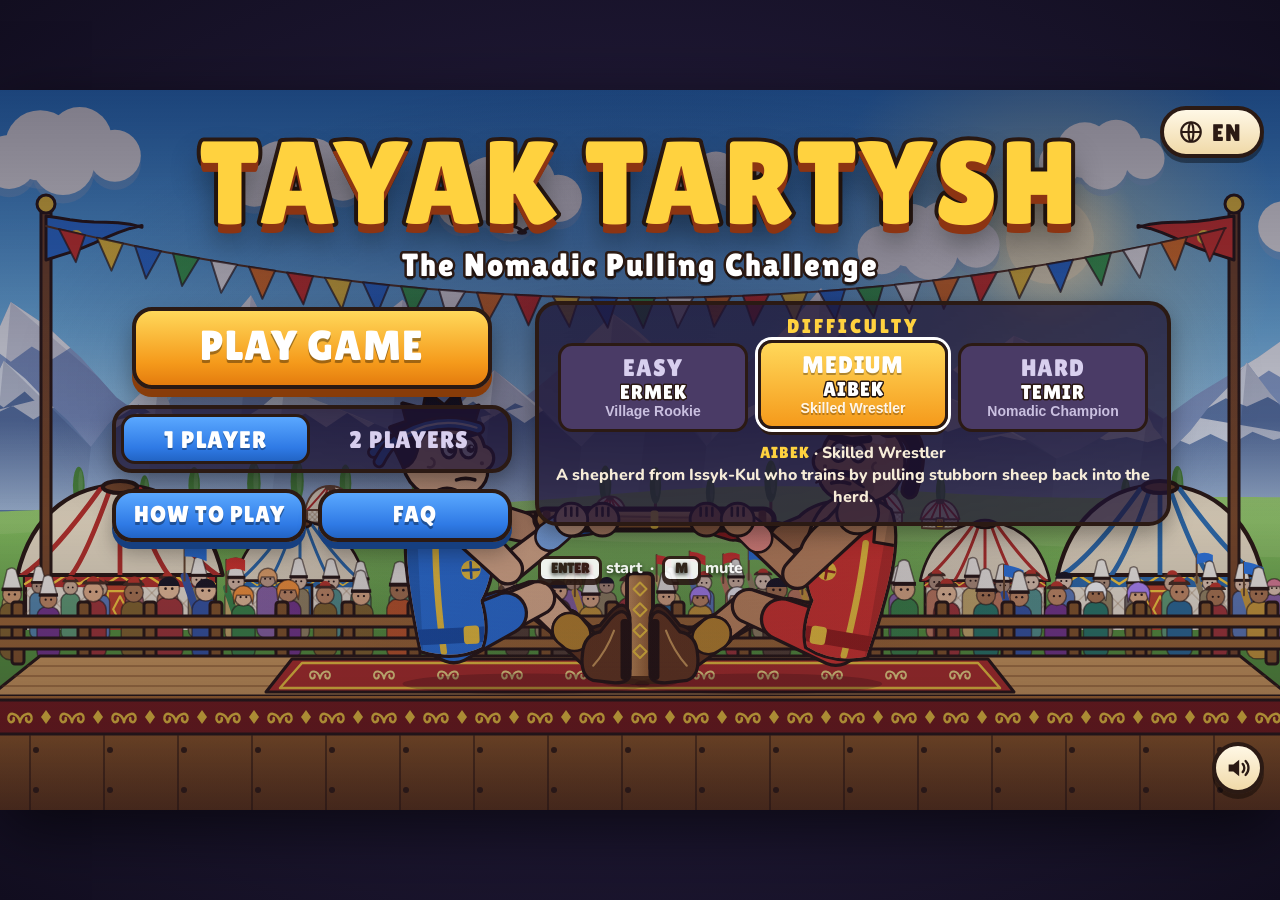
==== commit 2c558bc7: "Main link now opens V3: page Co-Authored-By: Claude Opus 5.5 <noreply@anthropic.com>" ====
--- a/index.html
+++ b/index.html
@@ -2,14 +2,16 @@
 <html lang="en">
 <head>
   <meta charset="UTF-8">
-  <meta name="viewport" content="width=device-width, initial-scale=1">
+  <meta name="viewport" content="width=device-width, initial-scale=1, maximum-scale=1, user-scalable=no, viewport-fit=cover">
+  <meta name="mobile-web-app-capable" content="yes">
+  <meta name="apple-mobile-web-app-capable" content="yes">
   <title>Tayak Tartysh — The Nomadic Pulling Challenge</title>
   <link rel="preconnect" href="https://fonts.googleapis.com">
   <link rel="preconnect" href="https://fonts.gstatic.com" crossorigin>
   <link href="https://fonts.googleapis.com/css2?family=Lilita+One&family=Nunito:wght@700;800;900&family=Rubik:wght@800&family=Noto+Sans+SC:wght@900&display=swap" rel="stylesheet">
   <link rel="stylesheet" href="style.css">
 </head>
-<body>
+<body class="input-keyboard mode-1p">
   <div id="stage">
     <canvas id="game" width="1280" height="720"></canvas>
 
@@ -17,7 +19,7 @@
     <div id="hud">
       <div class="hud-top">
         <div class="nameplate player">
-          <div class="np-name" data-i18n="you">YOU</div>
+          <div class="np-name" id="leftName">YOU</div>
           <div class="np-sub" data-i18n="blueCorner">BLUE CORNER</div>
           <div class="pips" id="playerPips"><i></i><i></i></div>
         </div>
@@ -37,23 +39,47 @@
         </div>
 
         <div class="nameplate ai">
-          <div class="np-name" data-i18n="opponent">OPPONENT</div>
-          <div class="np-sub" id="aiDiff">SKILLED WRESTLER</div>
+          <div class="np-name" id="rightName">AIBEK</div>
+          <div class="np-sub" id="rightSub">SKILLED WRESTLER</div>
           <div class="pips" id="aiPips"><i></i><i></i></div>
         </div>
       </div>
 
       <div id="alert"></div>
 
-      <div class="hud-bottom" id="spaceHint">
-        <div class="space-row"><kbd id="spaceKey" data-i18n="spaceKey">SPACE</kbd><span data-i18n="toPull">TO PULL</span></div>
-        <div class="power">
-          <span class="power-label" data-i18n="pullPower">PULL POWER</span>
-          <div class="power-bar">
-            <div class="power-fill" id="powerFill"></div>
-            <div class="ai-tick" id="aiTick" data-i18n-title="opponentForce" title="Opponent force"></div>
-          </div>
-          <span class="tap-rate"><b id="tapRate">0.0</b> <span data-i18n="tapsPerSec">taps/s</span></span>
+      <!-- 2-player countdown: where each player taps or which key they press -->
+      <div id="touchZones" class="touch-zones" aria-hidden="true">
+        <div class="tz tz-left"><span id="tzLeft">PLAYER 1: TAP HERE</span></div>
+        <div class="tz-divider"></div>
+        <div class="tz tz-right"><span id="tzRight">PLAYER 2: TAP HERE</span></div>
+      </div>
+
+      <div class="hud-bottom" id="hudBottom">
+        <div class="meter meter-left" id="meterL">
+          <div class="meter-hint"><kbd class="key">SPACE</kbd><span class="hint-text">TO PULL</span></div>
+          <div class="bar-row">
+            <span class="bar-label" data-i18n="pullPower">PULL POWER</span>
+            <div class="power-bar"><div class="power-fill"></div><div class="ai-tick" data-i18n-title="opponentForce" title="Opponent force"></div></div>
+            <span class="tap-rate"><b>0.0</b> <span data-i18n="tapsPerSec">taps/s</span></span>
+          </div>
+          <div class="bar-row">
+            <span class="bar-label" data-i18n="stamina">STAMINA</span>
+            <div class="stamina-bar"><div class="stamina-fill"></div></div>
+            <span class="tired-tag" data-i18n="tiredTag">TIRED!</span>
+          </div>
+        </div>
+        <div class="meter meter-right" id="meterR">
+          <div class="meter-hint"><kbd class="key">L</kbd><span class="hint-text">TO PULL</span></div>
+          <div class="bar-row">
+            <span class="bar-label" data-i18n="pullPower">PULL POWER</span>
+            <div class="power-bar"><div class="power-fill"></div></div>
+            <span class="tap-rate"><b>0.0</b> <span data-i18n="tapsPerSec">taps/s</span></span>
+          </div>
+          <div class="bar-row">
+            <span class="bar-label" data-i18n="stamina">STAMINA</span>
+            <div class="stamina-bar"><div class="stamina-fill"></div></div>
+            <span class="tired-tag" data-i18n="tiredTag">TIRED!</span>
+          </div>
         </div>
       </div>
     </div>
@@ -65,18 +91,41 @@
       <div class="panel menu-panel">
         <h1 class="title" data-i18n="title">TAYAK TARTYSH</h1>
         <p class="subtitle" data-i18n="subtitle">The Nomadic Pulling Challenge</p>
-        <button class="btn btn-play" id="playBtn" data-i18n="play">PLAY GAME</button>
-        <div class="diff">
-          <div class="diff-label" data-i18n="difficulty">DIFFICULTY</div>
-          <div class="diff-row">
-            <button class="diff-btn" data-diff="easy"><b data-i18n="easy">EASY</b><small data-i18n="easyTitle">Village Rookie</small></button>
-            <button class="diff-btn selected" data-diff="medium"><b data-i18n="medium">MEDIUM</b><small data-i18n="mediumTitle">Skilled Wrestler</small></button>
-            <button class="diff-btn" data-diff="hard"><b data-i18n="hard">HARD</b><small data-i18n="hardTitle">Nomadic Champion</small></button>
-          </div>
-        </div>
-        <button class="btn btn-secondary" id="howBtn" data-i18n="howBtn">HOW TO PLAY</button>
-        <button class="btn btn-secondary btn-faq" id="faqBtn" data-i18n="faqBtn">FAQ</button>
-        <p class="menu-foot" data-i18n-html="menuFoot"><kbd>ENTER</kbd> start &nbsp;·&nbsp; <kbd>M</kbd> mute</p>
+        <div class="menu-cols">
+          <div class="menu-col menu-main">
+            <button class="btn btn-play" id="playBtn" data-i18n="play">PLAY GAME</button>
+            <div class="mode-toggle" role="group">
+              <button class="mode-btn selected" data-mode="1p" data-i18n="mode1p" aria-pressed="true">1 PLAYER</button>
+              <button class="mode-btn" data-mode="2p" data-i18n="mode2p" aria-pressed="false">2 PLAYERS</button>
+            </div>
+            <div class="menu-links">
+              <button class="btn btn-secondary" id="howBtn" data-i18n="howBtn">HOW TO PLAY</button>
+              <button class="btn btn-secondary btn-faq" id="faqBtn" data-i18n="faqBtn">FAQ</button>
+            </div>
+          </div>
+          <div class="menu-col menu-side">
+            <div class="diff" id="diffPanel">
+              <div class="diff-label" data-i18n="difficulty">DIFFICULTY</div>
+              <div class="diff-row">
+                <button class="diff-btn" data-diff="easy"><b data-i18n="easy">EASY</b><span class="opp-name" data-i18n="easyName">ERMEK</span><small data-i18n="easyTitle">Village Rookie</small></button>
+                <button class="diff-btn selected" data-diff="medium"><b data-i18n="medium">MEDIUM</b><span class="opp-name" data-i18n="mediumName">AIBEK</span><small data-i18n="mediumTitle">Skilled Wrestler</small></button>
+                <button class="diff-btn" data-diff="hard"><b data-i18n="hard">HARD</b><span class="opp-name" data-i18n="hardName">TEMIR</span><small data-i18n="hardTitle">Nomadic Champion</small></button>
+              </div>
+              <p class="opp-story" id="oppStory"></p>
+            </div>
+            <div class="twop" id="twoPPanel">
+              <div class="twop-title" data-i18n="twoPTitle">TWO WRESTLERS, ONE DEVICE</div>
+              <div class="twop-row">
+                <div class="twop-badge blue" data-i18n="p1">PLAYER 1</div>
+                <div class="twop-vs">VS</div>
+                <div class="twop-badge red" data-i18n="p2">PLAYER 2</div>
+              </div>
+              <p class="twop-text kbd-only" data-i18n-html="twoPKeys"></p>
+              <p class="twop-text touch-only" data-i18n="twoPTouch"></p>
+            </div>
+          </div>
+        </div>
+        <p class="menu-foot kbd-only" data-i18n-html="menuFoot"><kbd>ENTER</kbd> start &nbsp;·&nbsp; <kbd>M</kbd> mute</p>
       </div>
     </section>
 
@@ -84,22 +133,59 @@
     <section id="howto" class="screen">
       <div class="panel card howto-panel">
         <h2 class="card-title" data-i18n="howTitle">HOW TO PLAY</h2>
-        <p class="howto-lead" data-i18n-html="howLead">Press <kbd>SPACE</kbd> repeatedly to pull the wooden stick toward you. Your opponent will fight back. Pull harder and faster to win!</p>
-        <div class="tips">
-          <div class="tip tip-blue">
-            <div class="tip-head" data-i18n="tip1Head">TAP, DON'T HOLD</div>
-            <p data-i18n-html="tip1">Every fresh press adds pulling power. Holding the key does nothing, and your power fades when you slow down.</p>
-          </div>
-          <div class="tip tip-red">
-            <div class="tip-head" data-i18n="tip2Head">SURVIVE ATTACKS</div>
-            <p data-i18n-html="tip2">A red <b>!</b> warns of a big counter-pull. Tap even faster to hold your ground.</p>
-          </div>
-          <div class="tip tip-green">
-            <div class="tip-head" data-i18n="tip3Head">PUNISH FATIGUE</div>
-            <p data-i18n-html="tip3">After attacking, your rival gets tired. That's your moment: go all out!</p>
-          </div>
-        </div>
-        <p class="howto-foot" data-i18n-html="howFoot">Drag the stick all the way to your side to win a round. <b>Best of three</b>: win 2 rounds to become champion.</p>
+        <div class="tabs" role="tablist">
+          <button class="tab" role="tab" data-tab="pc" aria-selected="true" data-i18n="tabPc">LAPTOP / PC</button>
+          <button class="tab" role="tab" data-tab="phone" aria-selected="false" data-i18n="tabPhone">PHONE</button>
+        </div>
+        <div class="card-scroll scroll-y">
+          <div class="tab-panel" data-panel="pc">
+            <div class="mode-card">
+              <div class="mode-head" data-i18n="mode1p">1 PLAYER</div>
+              <div class="mode-art"><kbd class="big" data-i18n="spaceKey">SPACE</kbd></div>
+              <p data-i18n-html="howPc1"></p>
+            </div>
+            <div class="mode-card">
+              <div class="mode-head" data-i18n="mode2p">2 PLAYERS</div>
+              <div class="mode-art"><kbd class="big key-blue">A</kbd><kbd class="big key-red">L</kbd></div>
+              <p data-i18n-html="howPc2"></p>
+            </div>
+          </div>
+          <div class="tab-panel" data-panel="phone" hidden>
+            <div class="mode-card">
+              <div class="mode-head" data-i18n="mode1p">1 PLAYER</div>
+              <div class="mode-art">
+                <svg class="phone-art" viewBox="0 0 120 64" aria-hidden="true"><rect x="3" y="3" width="114" height="58" rx="10" fill="#2b1a14"/><rect x="11" y="9" width="98" height="46" rx="4" fill="#9fd3ff"/><circle cx="60" cy="32" r="9" fill="#2f7ae5" stroke="#fff" stroke-width="3"/><circle cx="60" cy="32" r="16" fill="none" stroke="#2f7ae5" stroke-width="2" opacity="0.5"/></svg>
+              </div>
+              <p data-i18n-html="howPhone1"></p>
+            </div>
+            <div class="mode-card">
+              <div class="mode-head" data-i18n="mode2p">2 PLAYERS</div>
+              <div class="mode-art">
+                <svg class="phone-art" viewBox="0 0 120 64" aria-hidden="true"><rect x="3" y="3" width="114" height="58" rx="10" fill="#2b1a14"/><rect x="11" y="9" width="49" height="46" rx="4" fill="#bfe0ff"/><rect x="60" y="9" width="49" height="46" rx="4" fill="#ffd0c9"/><line x1="60" y1="9" x2="60" y2="55" stroke="#fff" stroke-width="2" stroke-dasharray="4 3"/><circle cx="35" cy="32" r="8" fill="#2f7ae5" stroke="#fff" stroke-width="3"/><circle cx="85" cy="32" r="8" fill="#e0392f" stroke="#fff" stroke-width="3"/></svg>
+              </div>
+              <p data-i18n-html="howPhone2"></p>
+            </div>
+          </div>
+          <div class="tips">
+            <div class="tip tip-blue">
+              <div class="tip-head" data-i18n="tip1Head">TAP, DON'T HOLD</div>
+              <p data-i18n-html="tip1"></p>
+            </div>
+            <div class="tip tip-gold">
+              <div class="tip-head" data-i18n="tipStHead">WATCH YOUR STAMINA</div>
+              <p data-i18n-html="tipSt"></p>
+            </div>
+            <div class="tip tip-green">
+              <div class="tip-head" data-i18n="tip3Head">PUNISH FATIGUE</div>
+              <p data-i18n-html="tip3"></p>
+            </div>
+            <div class="tip tip-red">
+              <div class="tip-head" data-i18n="tip2Head">SURVIVE ATTACKS</div>
+              <p data-i18n-html="tip2"></p>
+            </div>
+          </div>
+          <p class="howto-foot" data-i18n-html="howFoot"></p>
+        </div>
         <button class="btn btn-secondary" id="backBtn" data-i18n="back">BACK</button>
       </div>
     </section>
@@ -108,7 +194,7 @@
     <section id="faq" class="screen">
       <div class="panel card faq-panel">
         <h2 class="card-title faq-title" id="faqTitle" data-i18n="faqTitle">FREQUENTLY ASKED QUESTIONS</h2>
-        <div class="faq-list">
+        <div class="faq-list card-scroll scroll-y">
           <div class="faq-item faq-blue">
             <button class="faq-q" aria-expanded="false"><span data-i18n="q1">What is the game?</span><i class="faq-icon" aria-hidden="true"></i></button>
             <div class="faq-a"><div><p data-i18n="a1"></p></div></div>
@@ -130,11 +216,15 @@
     <section id="roundEnd" class="screen result">
       <div class="panel result-panel">
         <div class="result-title" id="roundTitle">ROUND WON!</div>
-        <div class="result-sub" id="roundSub">YOU 1 : 0 OPPONENT</div>
-      </div>
+        <div class="result-sub" id="roundSub">YOU 1 : 0 AIBEK</div>
+      </div>
+      <aside class="fact-card" id="factCard">
+        <div class="fact-head" data-i18n="factTitle">DID YOU KNOW?</div>
+        <p id="factText"></p>
+      </aside>
       <div class="result-actions">
         <button class="btn btn-play" id="nextBtn" data-i18n="nextRound">NEXT ROUND</button>
-        <div class="result-hint" id="roundHint" data-i18n-html="pressEnter">press <kbd>ENTER</kbd></div>
+        <div class="result-hint kbd-only" id="roundHint" data-i18n-html="pressEnter">press <kbd>ENTER</kbd></div>
       </div>
     </section>
 
@@ -156,7 +246,7 @@
           <button class="btn btn-play" id="rematchBtn" data-i18n="rematch">REMATCH</button>
           <button class="btn btn-secondary" id="menuBtn" data-i18n="mainMenu">MAIN MENU</button>
         </div>
-        <div class="result-hint" data-i18n-html="matchHint"><kbd>ENTER</kbd> rematch &nbsp;·&nbsp; <kbd>ESC</kbd> menu</div>
+        <div class="result-hint kbd-only" data-i18n-html="matchHint"><kbd>ENTER</kbd> rematch &nbsp;·&nbsp; <kbd>ESC</kbd> menu</div>
       </div>
     </section>
 
@@ -168,6 +258,7 @@
       </button>
       <div id="langMenu" class="lang-menu" role="menu">
         <button role="menuitem" data-lang="en">English</button>
+        <button role="menuitem" data-lang="de">Deutsch</button>
         <button role="menuitem" data-lang="ky">Кыргызча</button>
         <button role="menuitem" data-lang="ru">Русский</button>
         <button role="menuitem" data-lang="zh">中文</button>
@@ -180,6 +271,16 @@
     </button>
   </div>
 
+  <!-- ===== Phone held upright ===== -->
+  <div id="rotate" class="rotate" aria-live="polite">
+    <div class="rotate-inner">
+      <svg class="rotate-phone" viewBox="0 0 64 64" aria-hidden="true"><rect x="20" y="6" width="24" height="52" rx="5" fill="#fff6e0" stroke="#2b1a14" stroke-width="3"/><circle cx="32" cy="51" r="2.5" fill="#2b1a14"/></svg>
+      <div class="rotate-title" data-i18n="rotateTitle">ROTATE YOUR PHONE</div>
+      <p data-i18n="rotateText">Tayak Tartysh is played sideways. Turn your phone to landscape.</p>
+    </div>
+  </div>
+
+  <script src="strings.js"></script>
   <script src="game.js"></script>
 </body>
 </html>
--- a/style.css
+++ b/style.css
@@ -29,7 +29,15 @@
   color: #fff;
   user-select: none;
   -webkit-user-select: none;
-}
+  -webkit-touch-callout: none;
+  -webkit-tap-highlight-color: transparent;
+  touch-action: none;          /* no double-tap zoom, pinch zoom or page scroll */
+  overscroll-behavior: none;
+}
+button { touch-action: manipulation; }
+.scroll-y { overflow-y: auto; touch-action: pan-y; overscroll-behavior: contain; -webkit-overflow-scrolling: touch; }
+[hidden] { display: none !important; }
+.input-touch .kbd-only, .input-keyboard .touch-only { display: none !important; }
 
 #stage {
   position: absolute;
@@ -142,7 +150,40 @@
   align-items: center;
   gap: 14px;
 }
-.menu-panel .btn-secondary { min-width: 300px; }
+.menu-cols { display: flex; align-items: flex-start; gap: 26px; margin-top: 4px; }
+.menu-col { display: flex; flex-direction: column; align-items: center; gap: 16px; }
+.menu-main { width: 400px; }
+.menu-side { width: 630px; }
+.menu-links { display: flex; gap: 12px; width: 100%; }
+.menu-links .btn { flex: 1; min-width: 0; padding: 8px 10px 11px; font-size: 23px; white-space: nowrap; }
+
+.mode-toggle {
+  display: flex;
+  width: 100%;
+  padding: 5px;
+  gap: 5px;
+  border-radius: 20px;
+  border: 4px solid var(--ink);
+  background: rgba(30, 18, 50, 0.72);
+  box-shadow: 0 8px 22px rgba(0, 0, 0, 0.35);
+}
+.mode-btn {
+  flex: 1;
+  min-height: 50px;
+  border-radius: 14px;
+  border: 3px solid transparent;
+  background: transparent;
+  color: #d8cfee;
+  font-family: var(--display);
+  font-size: 24px;
+  letter-spacing: 1px;
+  cursor: pointer;
+  outline: none;
+  transition: background 0.15s, color 0.15s;
+}
+.mode-btn:hover { background: rgba(255, 255, 255, 0.08); }
+.mode-btn.selected { background: linear-gradient(#5aa8ff, #2f7ae5 70%, #2264c4); color: #fff; border-color: var(--ink); text-shadow: 0 2px 0 rgba(0, 0, 0, 0.3); }
+.mode-2p #diffPanel, .mode-1p #twoPPanel { display: none; }
 
 .title {
   font-family: var(--display);
@@ -210,8 +251,52 @@
   transition: transform 0.12s, background 0.15s, color 0.15s;
   outline: none;
 }
-.diff-btn b { font-family: var(--display); font-weight: 400; font-size: 26px; letter-spacing: 1px; }
-.diff-btn small { font-weight: 800; font-size: 14px; opacity: 0.85; }
+.diff-btn b { font-family: var(--display); font-weight: 400; font-size: 24px; letter-spacing: 1px; }
+.diff-btn .opp-name { font-family: var(--display); font-size: 20px; letter-spacing: 1px; color: #fff; -webkit-text-stroke: 3px var(--ink); paint-order: stroke fill; }
+.diff-btn small { font-weight: 800; font-size: 14px; opacity: 0.9; }
+.opp-story {
+  width: 600px;
+  min-height: 66px;
+  margin-top: 4px;
+  font-weight: 800;
+  font-size: 16px;
+  line-height: 1.38;
+  color: #f6ecd8;
+  text-align: center;
+}
+.opp-story b { font-family: var(--display); font-weight: 400; color: var(--gold); letter-spacing: 1px; }
+
+.twop {
+  width: 100%;
+  display: flex;
+  flex-direction: column;
+  align-items: center;
+  gap: 12px;
+  padding: 14px 20px 16px;
+  border-radius: 22px;
+  background: rgba(30, 18, 50, 0.72);
+  border: 4px solid var(--ink);
+  box-shadow: 0 8px 22px rgba(0, 0, 0, 0.35);
+}
+.twop-title { font-family: var(--display); font-size: 22px; letter-spacing: 2px; color: var(--gold); }
+.twop-row { display: flex; align-items: center; gap: 16px; }
+.twop-badge {
+  min-width: 200px;
+  padding: 8px 18px 10px;
+  border-radius: 16px;
+  border: 4px solid var(--ink);
+  font-family: var(--display);
+  font-size: 28px;
+  text-align: center;
+  -webkit-text-stroke: 4px var(--ink);
+  paint-order: stroke fill;
+  box-shadow: 0 6px 0 rgba(0, 0, 0, 0.35);
+}
+.twop-badge.blue { background: linear-gradient(#5aa2ff, #2264c4); }
+.twop-badge.red { background: linear-gradient(#ff6f62, #c0261e); }
+.twop-vs { font-family: var(--display); font-size: 30px; color: var(--gold); -webkit-text-stroke: 5px var(--ink); paint-order: stroke fill; }
+.twop-text { font-weight: 800; font-size: 19px; line-height: 1.4; text-align: center; color: #f6ecd8; }
+.twop-text kbd { font-size: 0.95em; }
 .diff-btn:hover { transform: translateY(-2px); background: #5b4a7c; }
 .diff-btn.selected[data-diff="easy"] { background: linear-gradient(#7be07b, #2fa84f); color: #fff; }
 .diff-btn.selected[data-diff="medium"] { background: linear-gradient(#ffd85a, #f59a1b); color: #fff; }
@@ -535,40 +620,44 @@
   100% { margin-left: -3px; }
 }
 
-.hud-bottom {
-  position: absolute;
-  bottom: 14px;
-  left: 0;
-  right: 0;
-  display: flex;
-  flex-direction: column;
-  align-items: center;
-  gap: 8px;
-  transition: opacity 0.3s;
-}
-.hud-bottom.off { opacity: 0; }
-
-.space-row {
-  display: flex;
-  align-items: center;
-  gap: 14px;
-  font-family: var(--display);
-  font-size: 30px;
+.hud-bottom { position: absolute; left: 0; right: 0; bottom: 12px; transition: opacity 0.3s; }
+#hud.meters-off .hud-bottom { opacity: 0; }
+
+.meter { position: absolute; bottom: 0; display: flex; flex-direction: column; align-items: center; gap: 6px; }
+.mode-1p .meter-left { left: 50%; transform: translateX(-50%); }
+.mode-1p .meter-right { display: none; }
+.mode-2p .meter-left { left: 96px; align-items: flex-start; }   /* clear of the mute button */
+.mode-2p .meter-right { right: 96px; align-items: flex-end; }
+.mode-2p .ai-tick { display: none; }
+.mode-2p .meter-right .power-fill, .mode-2p .meter-right .stamina-fill { left: auto; right: 0; }
+.meter-right .power-fill { background: linear-gradient(270deg, #c0261e, #ff6f62 70%, #ffd0c9); }
+
+.meter-hint {
+  display: flex;
+  align-items: center;
+  gap: 12px;
+  font-family: var(--display);
+  font-size: 28px;
   letter-spacing: 2px;
+  white-space: nowrap;
   -webkit-text-stroke: 5px var(--ink);
   paint-order: stroke fill;
   text-shadow: 0 3px 0 rgba(0, 0, 0, 0.35);
 }
-#spaceKey {
+.meter .key {
   font-size: 24px;
-  width: 200px;
+  min-width: 54px;
   text-align: center;
-  padding: 3px 0 6px;
+  padding: 3px 12px 6px;
   -webkit-text-stroke: 0;
   box-shadow: 0 6px 0 var(--ink);
   animation: keyIdle 1.1s ease-in-out infinite;
 }
-#spaceKey.hit { animation: keyHit 0.16s ease-out; }
+.meter .key.wide { width: 200px; }
+.meter-left .key:not(.wide) { background: #bfe0ff; }
+.meter-right .key { background: #ffd0c9; }
+.input-touch .meter .key { display: none; }
+.meter .key.hit { animation: keyHit 0.16s ease-out; }
 @keyframes keyIdle {
   0%, 100% { transform: translateY(0); }
   50% { transform: translateY(2px); }
@@ -578,8 +667,12 @@
   100% { transform: translateY(0); box-shadow: 0 6px 0 var(--ink); background: #fff; }
 }
 
-.power { display: flex; align-items: center; gap: 12px; font-weight: 900; font-size: 14px; letter-spacing: 1px; text-shadow: 0 2px 3px rgba(0,0,0,0.8); }
-.power-bar {
+.bar-row { display: flex; align-items: center; gap: 10px; font-weight: 900; font-size: 14px; letter-spacing: 1px; white-space: nowrap; text-shadow: 0 2px 3px rgba(0,0,0,0.8); }
+.bar-label { width: 130px; text-align: right; }
+.mode-2p .meter-right .bar-row { flex-direction: row-reverse; }
+.mode-2p .meter-right .bar-label { text-align: left; }
+.mode-2p .power-bar, .mode-2p .stamina-bar { width: 260px; }
+.power-bar, .stamina-bar {
   position: relative;
   width: 380px;
   height: 20px;
@@ -606,7 +699,33 @@
   background: var(--red);
   box-shadow: 0 0 0 1.5px #fff;
 }
+.stamina-fill {
+  position: absolute;
+  left: 0;
+  top: 0;
+  bottom: 0;
+  width: 100%;
+  background: linear-gradient(90deg, #23853f, #4cc46a 70%, #9be8a8);
+  transition: background 0.3s;
+}
+.stamina-fill[data-level="mid"] { background: linear-gradient(90deg, #d98a0b, #ffd23f 70%, #fff0a0); }
+.stamina-fill[data-level="low"] { background: linear-gradient(90deg, #9e211b, #e0392f 70%, #ff8a7a); }
+.meter.tired .stamina-bar { box-shadow: 0 0 12px 2px rgba(255, 70, 50, 0.9); }
+.tired-tag {
+  width: 96px;
+  font-family: var(--display);
+  font-size: 20px;
+  letter-spacing: 1px;
+  color: #ff6a5c;
+  -webkit-text-stroke: 4px var(--ink);
+  paint-order: stroke fill;
+  visibility: hidden;
+}
+.mode-2p .meter-right .tired-tag { text-align: right; }
+.meter.tired .tired-tag { visibility: visible; animation: tiredFlash 0.5s steps(2, jump-none) infinite; }
+@keyframes tiredFlash { from { opacity: 1; } to { opacity: 0.25; } }
 .tap-rate { width: 96px; }
+.mode-2p .meter-right .tap-rate { text-align: right; }
 .tap-rate b { font-family: var(--display); font-weight: 400; font-size: 20px; color: var(--gold); }
 
 /* ---------- Countdown ---------- */
@@ -823,3 +942,222 @@
 }
 .lang-menu button:hover { background: #f0d9a8; }
 .lang-menu button.selected { background: var(--blue); color: #fff; }
+
+/* ---------- How to play: tabs ---------- */
+
+.howto-panel { width: 1040px; max-height: 700px; padding: 14px 34px 18px; gap: 10px; }
+.howto-panel .card-title { font-size: 48px; }
+.howto-panel .howto-foot { font-size: 15px; line-height: 1.3; }
+.howto-panel .card-scroll { gap: 10px; }
+.card-scroll { width: 100%; min-height: 0; display: flex; flex-direction: column; gap: 12px; padding: 2px 4px 6px; }
+.tabs { display: flex; gap: 8px; padding: 6px; border-radius: 18px; background: rgba(43, 26, 20, 0.12); }
+.tab {
+  min-height: 44px;
+  padding: 4px 28px 7px;
+  border-radius: 14px;
+  border: 3px solid transparent;
+  background: transparent;
+  color: var(--ink);
+  font-family: var(--display);
+  font-size: 24px;
+  letter-spacing: 1px;
+  cursor: pointer;
+  outline: none;
+}
+.tab:hover { background: rgba(255, 255, 255, 0.6); }
+.tab.selected { background: linear-gradient(#5aa8ff, #2f7ae5 70%, #2264c4); color: #fff; border-color: var(--ink); text-shadow: 0 2px 0 rgba(0, 0, 0, 0.3); }
+.tab-panel { display: flex; gap: 14px; }
+.mode-card {
+  flex: 1;
+  display: flex;
+  flex-direction: column;
+  align-items: center;
+  gap: 6px;
+  padding: 8px 18px 12px;
+  border-radius: 18px;
+  border: 4px solid var(--ink);
+  background: #fffdf6;
+  font-weight: 800;
+  font-size: 16px;
+  line-height: 1.32;
+}
+.mode-head { font-family: var(--display); font-size: 24px; letter-spacing: 1px; }
+.mode-art { height: 50px; display: flex; align-items: center; gap: 14px; }
+kbd.big { font-size: 24px; padding: 3px 18px 7px; box-shadow: 0 6px 0 var(--ink); }
+kbd.key-blue { background: #bfe0ff; }
+kbd.key-red { background: #ffd0c9; }
+.phone-art { height: 48px; }
+.howto-panel .tips .tip { font-size: 14px; line-height: 1.3; padding: 10px 12px 12px; }
+.howto-panel .tip-head { font-size: 19px; line-height: 1.1; }
+.tip-gold { background: linear-gradient(#ffc53d, #d98a0b); }
+
+/* FAQ list scrolls inside the card when answers are long */
+.faq-list.card-scroll { max-height: 530px; padding: 2px 2px 6px; }
+
+/* ---------- 2-player countdown zones ---------- */
+
+.touch-zones { position: absolute; inset: 0; opacity: 0; transition: opacity 0.3s; pointer-events: none; }
+.touch-zones.show { opacity: 1; }
+.tz-divider { position: absolute; left: 50%; top: 150px; bottom: 0; border-left: 4px dashed rgba(255, 255, 255, 0.5); }
+.tz { position: absolute; top: 166px; width: 50%; display: flex; justify-content: center; }
+.tz-left { left: 0; }
+.tz-right { right: 0; }
+.tz span {
+  padding: 6px 20px 9px;
+  border-radius: 16px;
+  border: 4px solid var(--ink);
+  font-family: var(--display);
+  font-size: 28px;
+  letter-spacing: 1px;
+  white-space: nowrap;
+  -webkit-text-stroke: 4px var(--ink);
+  paint-order: stroke fill;
+  box-shadow: 0 6px 0 rgba(0, 0, 0, 0.3);
+  animation: alertPulse 0.6s ease-in-out infinite alternate;
+}
+.tz-left span { background: rgba(47, 122, 229, 0.9); }
+.tz-right span { background: rgba(224, 57, 47, 0.9); }
+
+/* ---------- Round end: "Did you know?" ---------- */
+
+.fact-card {
+  position: absolute;
+  left: 22px;
+  bottom: 22px;
+  width: 360px;
+  padding: 12px 16px 14px;
+  border-radius: 18px;
+  border: 4px solid var(--ink);
+  background: linear-gradient(#fff8e6, #f3e2bd);
+  color: var(--ink);
+  box-shadow: 0 8px 0 #8c5a2a, 0 16px 30px rgba(0, 0, 0, 0.4);
+  opacity: 0;
+  transform: translateY(24px) rotate(-1.5deg);
+  transition: opacity 0.4s 0.2s, transform 0.5s 0.2s cubic-bezier(0.2, 1.5, 0.4, 1);
+}
+.screen.show .fact-card { opacity: 1; transform: rotate(-1.5deg); }
+.fact-head { font-family: var(--display); font-size: 22px; letter-spacing: 1px; color: #b8322a; margin-bottom: 4px; }
+.fact-card p { font-weight: 800; font-size: 16px; line-height: 1.38; }
+
+.result-title.champ-blue { color: #7cc2ff; text-shadow: 0 9px 0 #123d7a, 0 16px 30px rgba(0, 0, 0, 0.45); }
+.result-title.champ-red { color: #ff8a7a; text-shadow: 0 9px 0 #6a1410, 0 16px 30px rgba(0, 0, 0, 0.45); }
+
+/* ---------- Phone held upright ---------- */
+
+.rotate {
+  position: fixed;
+  inset: 0;
+  z-index: 50;
+  display: none;
+  align-items: center;
+  justify-content: center;
+  padding: 24px;
+  background: #17122a radial-gradient(ellipse at center, #2a2148 0%, #120e20 100%);
+  text-align: center;
+}
+@media (orientation: portrait) and (pointer: coarse) {
+  .rotate { display: flex; }
+}
+.rotate-phone { width: 120px; height: 120px; animation: rotatePhone 2.4s ease-in-out infinite; }
+@keyframes rotatePhone {
+  0%, 25% { transform: rotate(0deg); }
+  55%, 85% { transform: rotate(-90deg); }
+  100% { transform: rotate(0deg); }
+}
+.rotate-title {
+  margin: 14px 0 8px;
+  font-family: var(--display);
+  font-size: 34px;
+  letter-spacing: 2px;
+  color: var(--gold);
+  -webkit-text-stroke: 5px var(--ink);
+  paint-order: stroke fill;
+}
+.rotate p { max-width: 320px; margin: 0 auto; font-weight: 800; font-size: 18px; line-height: 1.4; }
+
+/* ---------- Compact: phones (the stage is drawn at under 75% size) ----------
+   Everything below is in stage pixels; at a typical phone scale of ~0.55,
+   84 stage px ≈ 46 CSS px, the minimum comfortable touch target. */
+
+.compact .btn { min-height: 84px; font-size: 38px; }
+.compact .btn-secondary { font-size: 30px; }
+.compact .btn-play#playBtn { min-height: 96px; font-size: 50px; }
+.compact .title { font-size: 104px; }
+.compact .subtitle { font-size: 34px; }
+.compact .menu-cols { gap: 22px; }
+.compact .menu-main { width: 430px; }
+.compact .menu-side { width: 680px; }
+.compact .menu-links .btn { font-size: 28px; }
+.compact .mode-btn { min-height: 88px; font-size: 32px; }
+.compact .diff-label { font-size: 26px; }
+.compact .diff-btn { width: 210px; min-height: 124px; justify-content: center; }
+.compact .diff-btn b { font-size: 30px; }
+.compact .diff-btn .opp-name { font-size: 26px; }
+.compact .diff-btn small { font-size: 19px; }
+.compact .opp-story { width: 650px; font-size: 22px; min-height: 90px; }
+.compact .twop-title { font-size: 28px; }
+.compact .twop-badge { font-size: 34px; min-width: 230px; }
+.compact .twop-text { font-size: 25px; }
+
+.compact .mute { width: 84px; height: 84px; border-width: 5px; }
+.compact .mute svg { width: 44px; height: 44px; }
+.compact .lang-btn { height: 84px; padding: 0 26px 0 20px; border-radius: 42px; font-size: 34px; }
+.compact .lang-btn svg { width: 40px; height: 40px; }
+.compact .lang-menu { top: 96px; min-width: 300px; }
+.compact .lang-menu button { min-height: 76px; font-size: 32px; }
+
+.compact .nameplate { width: 280px; }
+.compact .np-name { font-size: 40px; }
+.compact .np-sub { font-size: 17px; }
+.compact .pips i { width: 30px; height: 30px; }
+.compact #roundLabel, .compact .score { font-size: 36px; }
+.compact .tug { height: 56px; }
+.compact .tug-zone { width: 84px; font-size: 22px; }
+.compact #alert { top: 150px; font-size: 40px; }
+.compact .meter-hint { font-size: 40px; }
+.compact .meter .key { font-size: 34px; }
+.compact .meter .key.wide { width: 260px; }
+.compact .bar-row { font-size: 21px; gap: 12px; }
+.compact .bar-label { width: 180px; }
+.compact .power-bar, .compact .stamina-bar { width: 420px; height: 30px; }
+.compact.mode-2p .power-bar, .compact.mode-2p .stamina-bar { width: 300px; }
+.compact.mode-2p .tap-rate { display: none; }
+.compact .tap-rate { width: 140px; }
+.compact .tap-rate b { font-size: 28px; }
+.compact .tired-tag { width: 140px; font-size: 28px; }
+.compact.mode-2p .tired-tag { width: 150px; }
+.compact.mode-2p .meter-left { left: 112px; }
+.compact.mode-2p .meter-right { right: 112px; }
+.compact .tz span { font-size: 40px; }
+.compact #countdown.round { font-size: 120px; }
+
+.compact .card { padding: 16px 30px 18px; }
+.compact .card-title { font-size: 60px; }
+.compact .howto-panel { width: 1180px; max-height: 704px; }
+.compact .tab { min-height: 76px; font-size: 32px; padding: 8px 36px 11px; }
+.compact .mode-card { font-size: 25px; }
+.compact .mode-head { font-size: 30px; }
+.compact kbd.big { font-size: 36px; }
+.compact .phone-art { height: 76px; }
+.compact .howto-panel .tips { flex-wrap: wrap; }
+.compact .howto-panel .tips .tip { flex: 1 1 45%; font-size: 22px; }
+.compact .howto-panel .tip-head { font-size: 27px; }
+.compact .howto-panel .card-title { font-size: 56px; }
+.compact .mode-art { height: 76px; }
+.compact .howto-panel .howto-foot { font-size: 24px; }
+.compact .faq-panel { width: 1180px; }
+.compact .faq-q { min-height: 84px; font-size: 34px; }
+.compact .faq-icon { width: 46px; height: 46px; }
+.compact .faq-a p { font-size: 25px; }
+.compact .faq-list.card-scroll { max-height: 480px; }
+
+.compact .result-sub { font-size: 36px; }
+.compact .fact-card { width: 470px; }
+.compact .fact-head { font-size: 28px; }
+.compact .fact-card p { font-size: 22px; }
+
+/* labels that must stay on one line (long translations are shrunk by fitText) */
+.mode-btn, .tab, .twop-badge, .diff-btn b, .diff-btn .opp-name, .bar-label, .tired-tag { white-space: nowrap; overflow: hidden; }
+.diff-btn b, .diff-btn .opp-name { display: block; max-width: 100%; }
+/* phones: keep NEXT ROUND clear of the fact card by centring it in the space to its right */
+.compact #roundEnd .result-actions { left: 500px; right: 110px; }
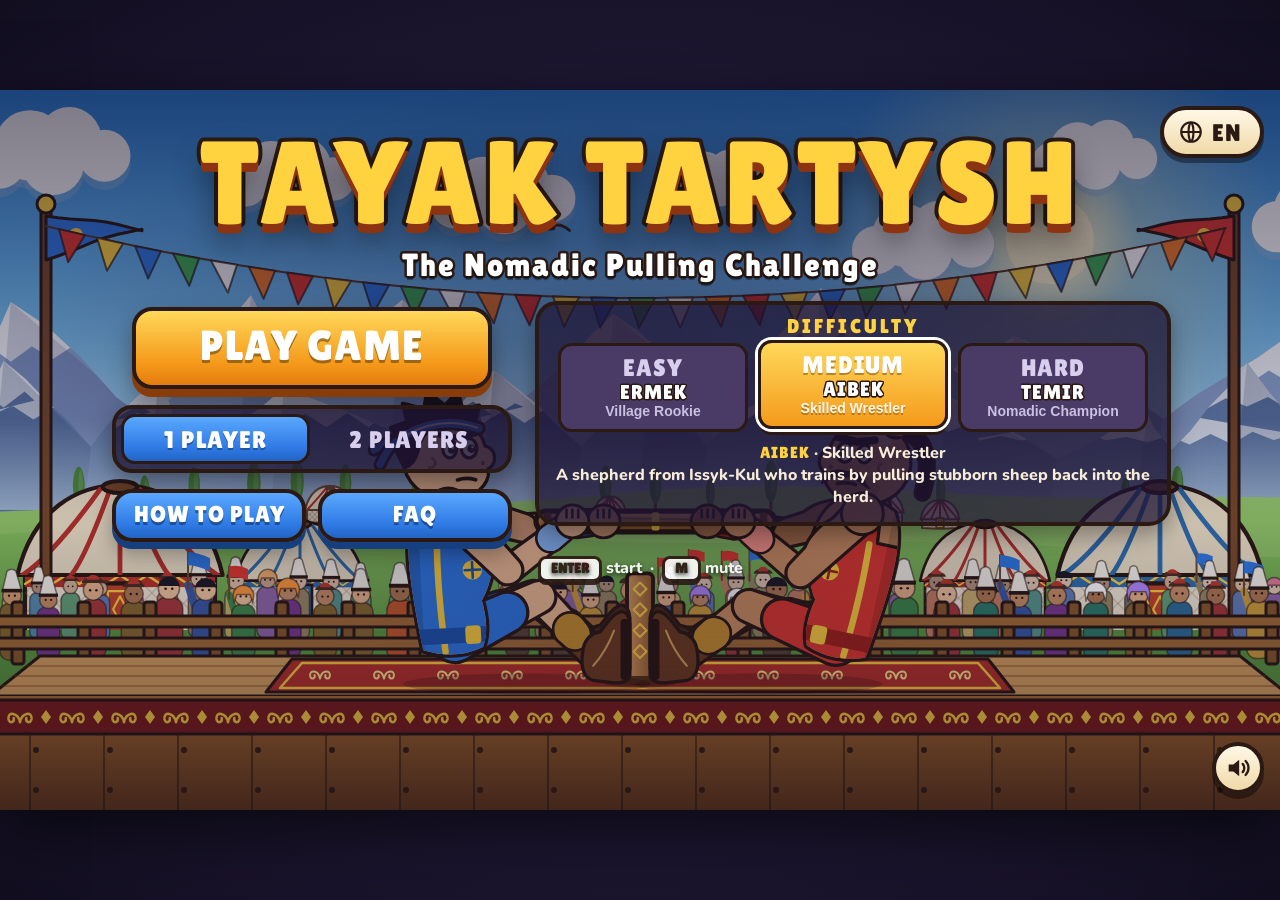
==== commit 46f7d56d: "2 players: timer and rule on the page Co-Authored-By: Claude Opus 5.5 <noreply@anthropic.com>" ====
--- a/index.html
+++ b/index.html
@@ -28,6 +28,7 @@
           <div class="round-row">
             <span id="roundLabel">ROUND 1</span>
             <span class="score" id="scoreLabel">0 : 0</span>
+            <span class="round-timer" id="roundTimer" aria-label="Time left">15</span>
           </div>
           <div class="tug" id="tug">
             <div class="tug-zone left" data-i18n="win">WIN</div>
@@ -122,6 +123,7 @@
               </div>
               <p class="twop-text kbd-only" data-i18n-html="twoPKeys"></p>
               <p class="twop-text touch-only" data-i18n="twoPTouch"></p>
+              <p class="twop-text twop-rule" id="twoPRule"></p>
             </div>
           </div>
         </div>
--- a/style.css
+++ b/style.css
@@ -471,6 +471,8 @@
 }
 .nameplate.player { background: linear-gradient(#5aa2ff, #2264c4); align-items: flex-start; }
 .nameplate.ai { background: linear-gradient(#ff6f62, #c0261e); align-items: flex-end; text-align: right; }
+.nameplate.ai[data-opp="easy"] { background: linear-gradient(#ffb08a, #e0683f); }
+.nameplate.ai[data-opp="hard"] { background: linear-gradient(#6a2a30, #1c1218); box-shadow: 0 6px 0 rgba(0, 0, 0, 0.35), 0 0 16px rgba(224, 57, 47, 0.55); }
 .np-name {
   font-family: var(--display);
   font-size: 30px;
@@ -1161,3 +1163,24 @@
 .diff-btn b, .diff-btn .opp-name { display: block; max-width: 100%; }
 /* phones: keep NEXT ROUND clear of the fact card by centring it in the space to its right */
 .compact #roundEnd .result-actions { left: 500px; right: 110px; }
+
+/* 2-player round timer */
+.round-timer {
+  display: none;
+  min-width: 64px;
+  padding: 0 12px 2px;
+  border-radius: 12px;
+  border: 3px solid var(--ink);
+  background: rgba(30, 18, 50, 0.6);
+  font-family: var(--display);
+  font-size: 28px;
+  letter-spacing: 1px;
+  text-align: center;
+  color: #fff;
+  -webkit-text-stroke: 4px var(--ink);
+  paint-order: stroke fill;
+}
+.mode-2p .round-timer { display: inline-block; }
+.round-timer.urgent { color: #ff6a5c; background: rgba(120, 20, 20, 0.75); animation: alertPulse 0.5s ease-in-out infinite alternate; }
+.compact .round-timer { font-size: 36px; min-width: 80px; }
+.twop-rule { color: var(--gold); }
